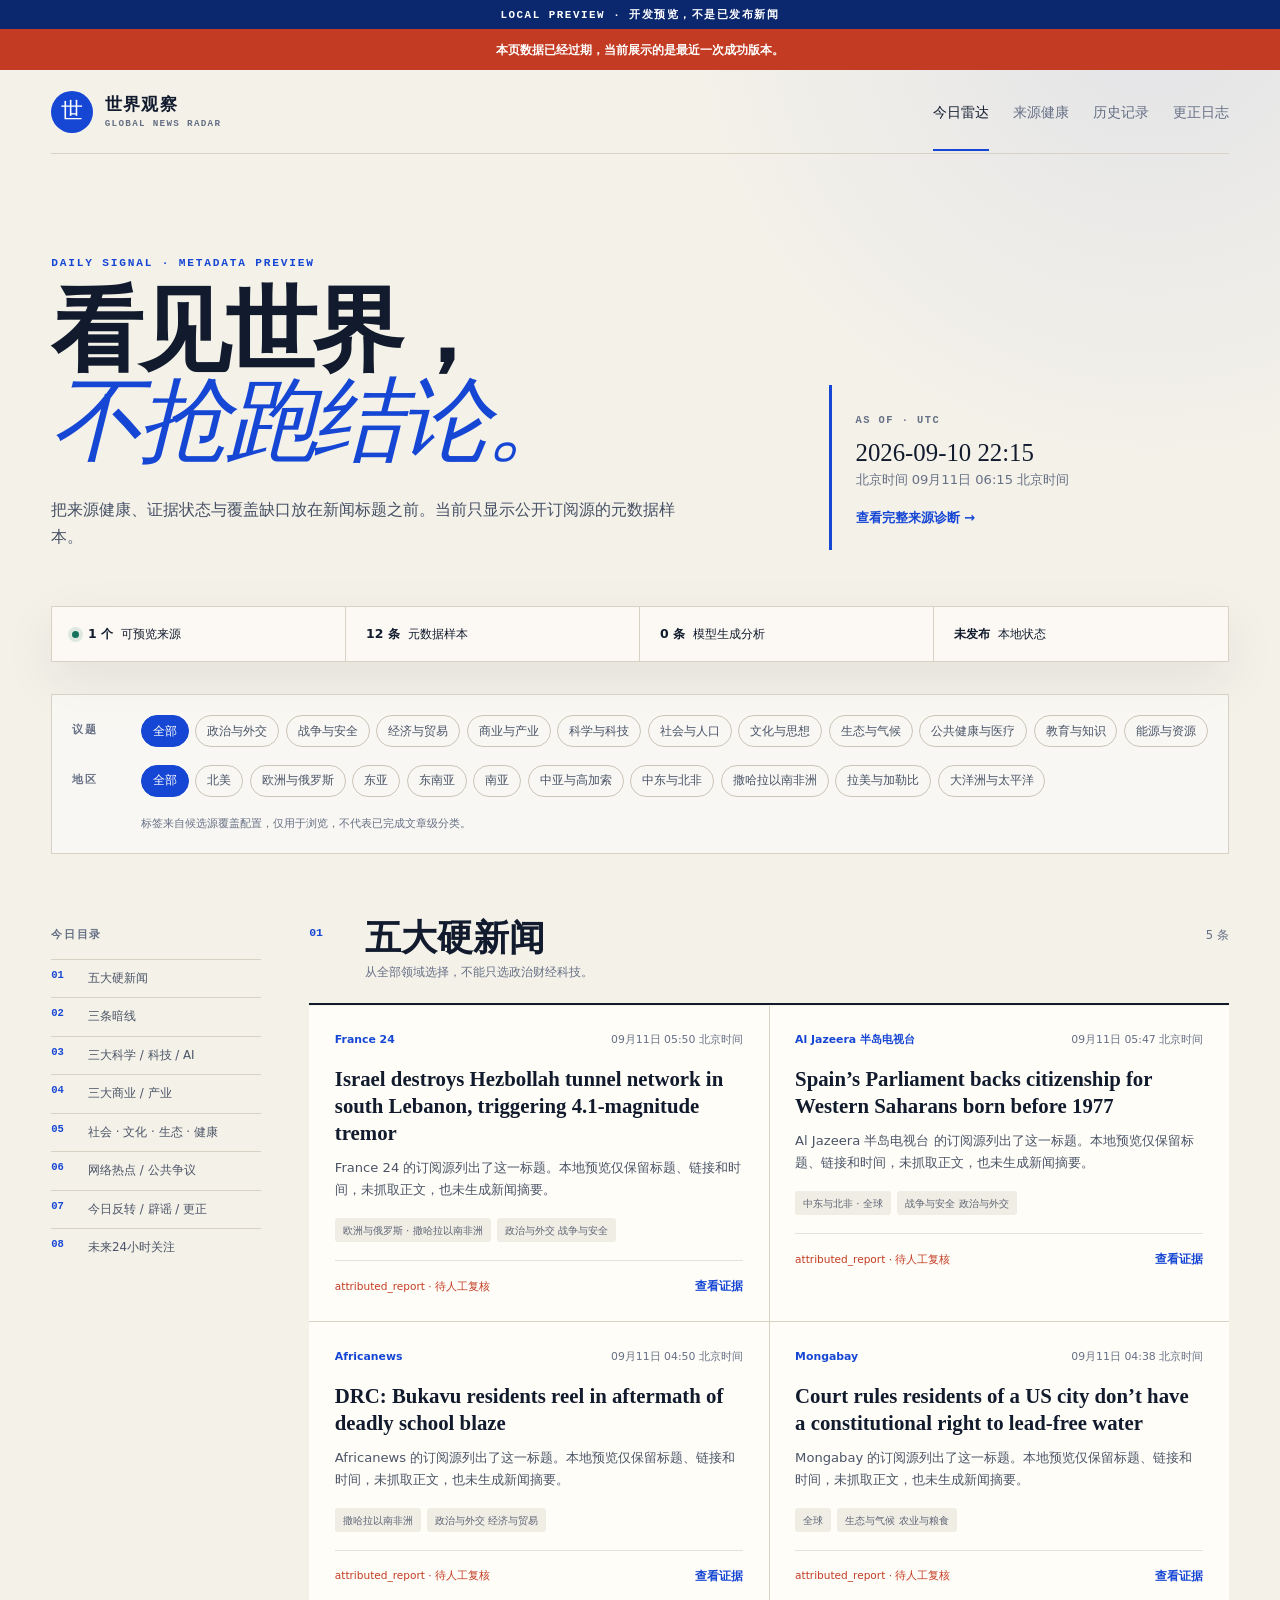
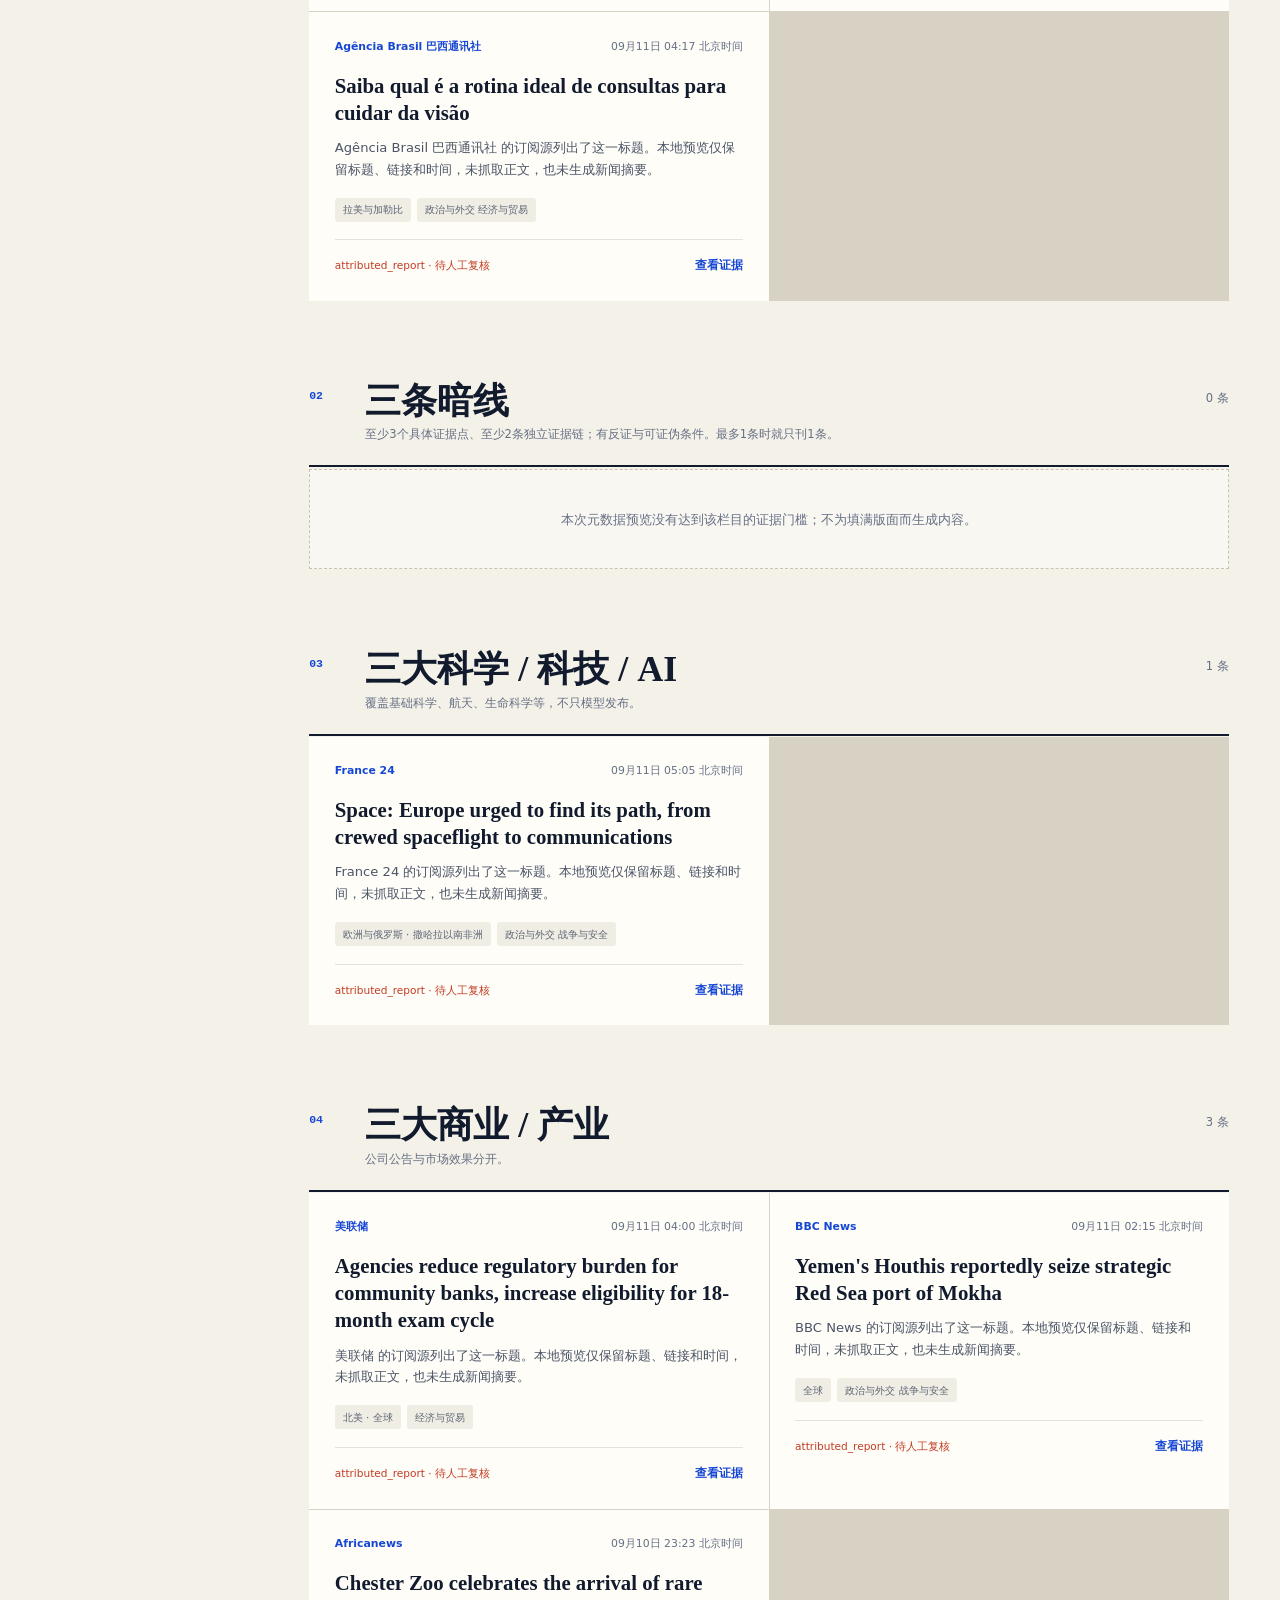
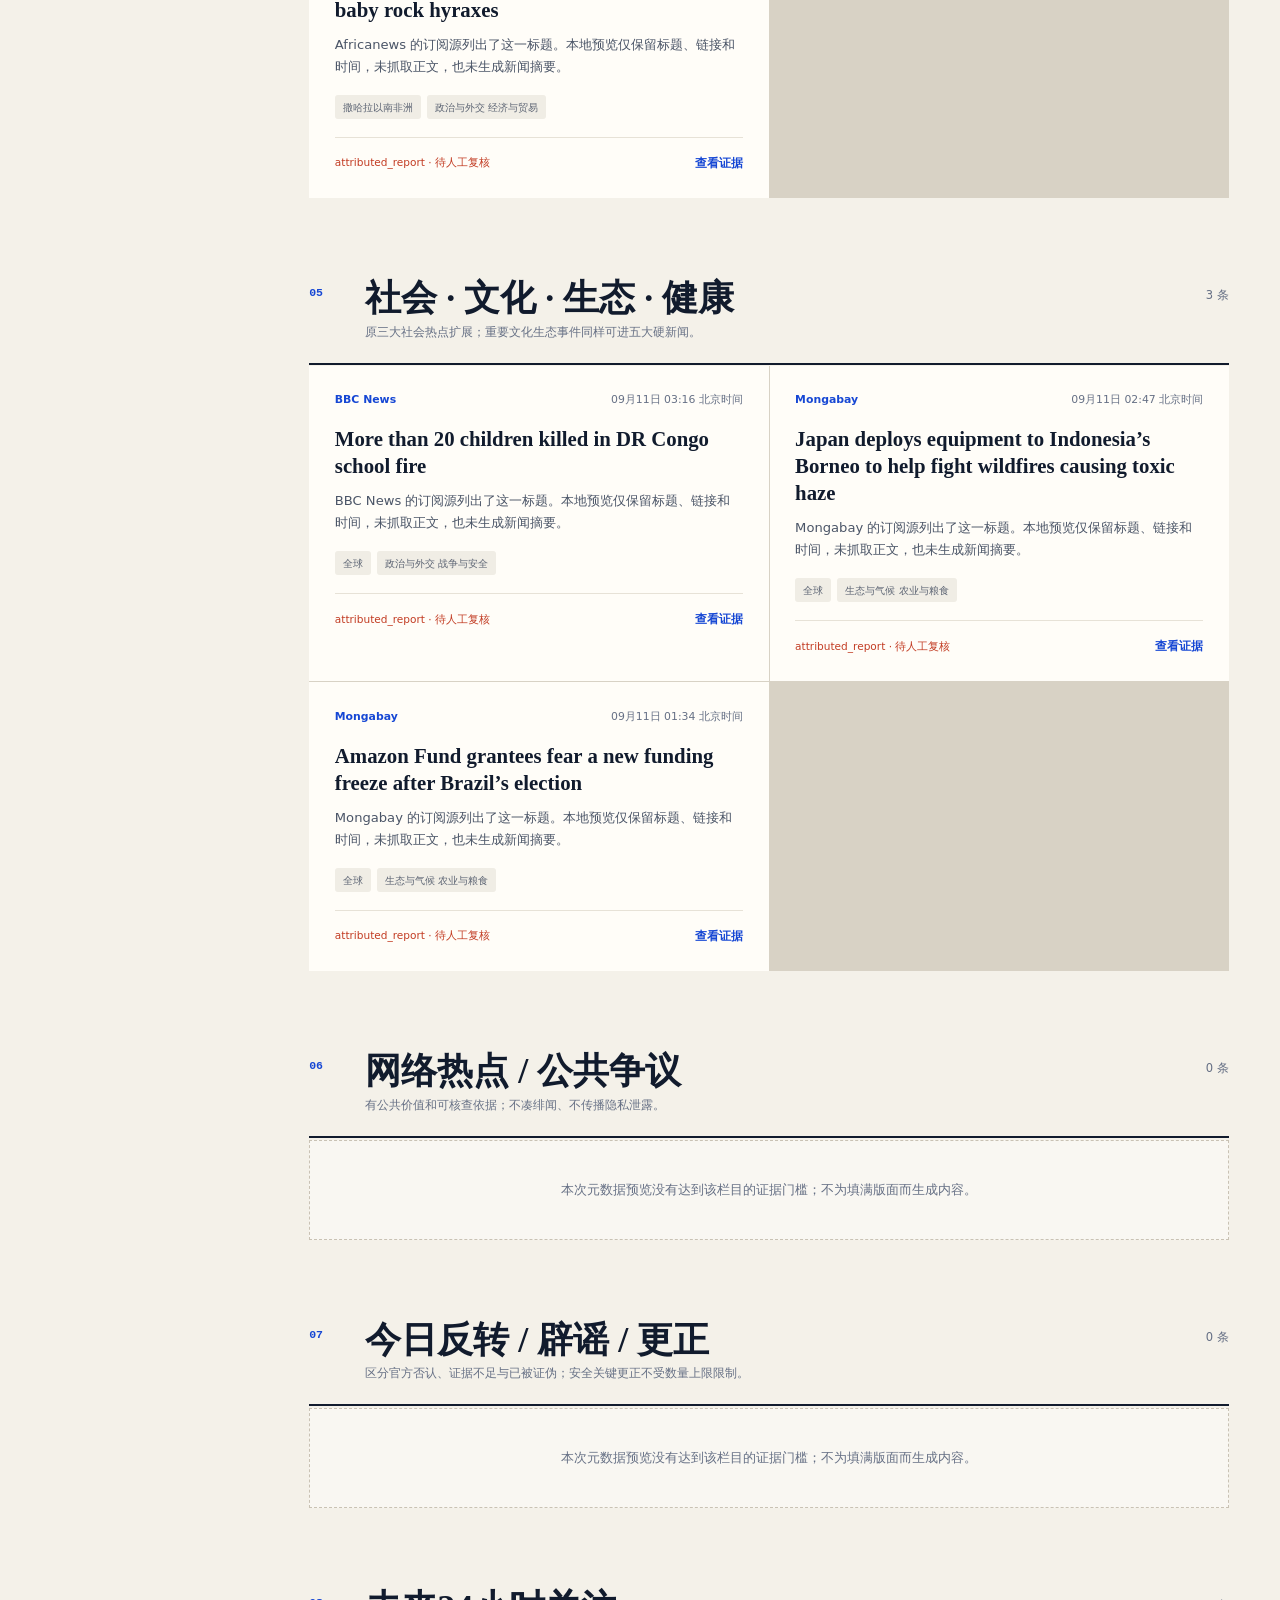
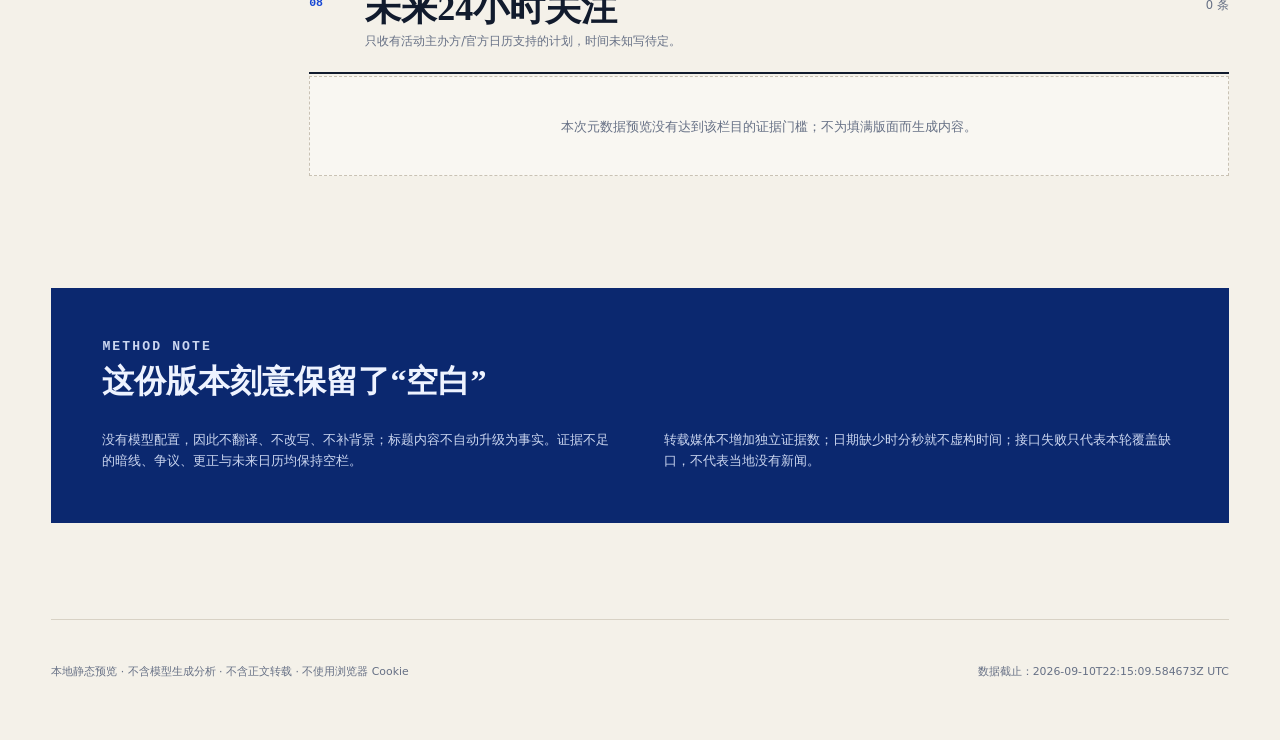
==== site/index.html @ d54c0f55 "baseline before NEXT_BUILD implementation" ====
<!doctype html>
<html lang="zh-CN"><head><meta charset="utf-8"><meta name="viewport" content="width=device-width,initial-scale=1">
<meta name="robots" content="noindex,nofollow"><meta name="color-scheme" content="light">
<title>今日雷达 · 世界观察</title><link rel="stylesheet" href="assets/styles.css"></head>
<body><div class="preview-banner">LOCAL PREVIEW · 开发预览，不是已发布新闻</div><div id="stale-warning" class="stale-warning" hidden>本页数据已经过期，当前展示的是最近一次成功版本。</div>
<header class="site-header"><a class="brand" href="index.html"><span class="brand-mark">世</span><span><strong>世界观察</strong><small>GLOBAL NEWS RADAR</small></span></a><nav><a class="is-active" href="index.html">今日雷达</a><a class="" href="source-health.html">来源健康</a><a class="" href="history.html">历史记录</a><a class="" href="corrections.html">更正日志</a></nav></header>
<main><section class="page-hero"><div><p class="eyebrow">DAILY SIGNAL · METADATA PREVIEW</p><h1>看见世界，<br><em>不抢跑结论。</em></h1><p class="hero-copy">把来源健康、证据状态与覆盖缺口放在新闻标题之前。当前只显示公开订阅源的元数据样本。</p></div><div class="hero-status"><span>AS OF · UTC</span><strong>2026-09-10 22:15</strong><p>北京时间 09月11日 06:15 北京时间</p><a href="source-health.html">查看完整来源诊断 →</a></div></section>
    <section class="status-ribbon"><div><span class="pulse"></span><strong>1 个</strong> 可预览来源</div><div><strong>12 条</strong> 元数据样本</div><div><strong>0 条</strong> 模型生成分析</div><div><strong>未发布</strong> 本地状态</div></section>
    <section class="filter-panel"><div><span class="filter-label">议题</span><div class="chip-row" data-topic-filters><button type="button" class="filter-chip is-active" data-filter-topic="all">全部</button><button type="button" class="filter-chip" data-filter-topic="politics">政治与外交</button><button type="button" class="filter-chip" data-filter-topic="war">战争与安全</button><button type="button" class="filter-chip" data-filter-topic="economy">经济与贸易</button><button type="button" class="filter-chip" data-filter-topic="business">商业与产业</button><button type="button" class="filter-chip" data-filter-topic="science">科学与科技</button><button type="button" class="filter-chip" data-filter-topic="society">社会与人口</button><button type="button" class="filter-chip" data-filter-topic="culture">文化与思想</button><button type="button" class="filter-chip" data-filter-topic="climate">生态与气候</button><button type="button" class="filter-chip" data-filter-topic="health">公共健康与医疗</button><button type="button" class="filter-chip" data-filter-topic="education">教育与知识</button><button type="button" class="filter-chip" data-filter-topic="energy">能源与资源</button><button type="button" class="filter-chip" data-filter-topic="food">农业与粮食</button><button type="button" class="filter-chip" data-filter-topic="disasters">灾害与基础设施</button><button type="button" class="filter-chip" data-filter-topic="sport">体育与国际公共生活</button><button type="button" class="filter-chip" data-filter-topic="law">法律与权利</button></div></div><div><span class="filter-label">地区</span><div class="chip-row" data-region-filters><button type="button" class="filter-chip is-active" data-filter-region="all">全部</button><button type="button" class="filter-chip" data-filter-region="north_america">北美</button><button type="button" class="filter-chip" data-filter-region="europe_russia">欧洲与俄罗斯</button><button type="button" class="filter-chip" data-filter-region="east_asia">东亚</button><button type="button" class="filter-chip" data-filter-region="southeast_asia">东南亚</button><button type="button" class="filter-chip" data-filter-region="south_asia">南亚</button><button type="button" class="filter-chip" data-filter-region="central_asia_caucasus">中亚与高加索</button><button type="button" class="filter-chip" data-filter-region="mena">中东与北非</button><button type="button" class="filter-chip" data-filter-region="sub_saharan_africa">撒哈拉以南非洲</button><button type="button" class="filter-chip" data-filter-region="latin_america_caribbean">拉美与加勒比</button><button type="button" class="filter-chip" data-filter-region="oceania_pacific">大洋洲与太平洋</button></div></div><p class="filter-note">标签来自候选源覆盖配置，仅用于浏览，不代表已完成文章级分类。</p></section>
    <div class="digest-layout"><aside class="section-index"><span>今日目录</span><a href="#section-headlines"><b>01</b>五大硬新闻</a><a href="#section-under_currents"><b>02</b>三条暗线</a><a href="#section-science_technology"><b>03</b>三大科学 / 科技 / AI</a><a href="#section-business"><b>04</b>三大商业 / 产业</a><a href="#section-society_world"><b>05</b>社会 · 文化 · 生态 · 健康</a><a href="#section-controversies"><b>06</b>网络热点 / 公共争议</a><a href="#section-corrections"><b>07</b>今日反转 / 辟谣 / 更正</a><a href="#section-next24h"><b>08</b>未来24小时关注</a></aside><div class="digest-content">
        <section class="digest-section" id="section-headlines" data-section-panel="headlines">
          <header class="section-header"><span class="section-number">01</span><div><h2>五大硬新闻</h2><p>从全部领域选择，不能只选政治财经科技。</p></div><span class="section-count">5 条</span></header>
          <div class="story-grid" data-cards-for="headlines"></div>
        </section>

        <section class="digest-section" id="section-under_currents" data-section-panel="under_currents">
          <header class="section-header"><span class="section-number">02</span><div><h2>三条暗线</h2><p>至少3个具体证据点、至少2条独立证据链；有反证与可证伪条件。最多1条时就只刊1条。</p></div><span class="section-count">0 条</span></header>
          <div class="story-grid" data-cards-for="under_currents"></div><div class="empty-state">本次元数据预览没有达到该栏目的证据门槛；不为填满版面而生成内容。</div>
        </section>

        <section class="digest-section" id="section-science_technology" data-section-panel="science_technology">
          <header class="section-header"><span class="section-number">03</span><div><h2>三大科学 / 科技 / AI</h2><p>覆盖基础科学、航天、生命科学等，不只模型发布。</p></div><span class="section-count">1 条</span></header>
          <div class="story-grid" data-cards-for="science_technology"></div>
        </section>

        <section class="digest-section" id="section-business" data-section-panel="business">
          <header class="section-header"><span class="section-number">04</span><div><h2>三大商业 / 产业</h2><p>公司公告与市场效果分开。</p></div><span class="section-count">3 条</span></header>
          <div class="story-grid" data-cards-for="business"></div>
        </section>

        <section class="digest-section" id="section-society_world" data-section-panel="society_world">
          <header class="section-header"><span class="section-number">05</span><div><h2>社会 · 文化 · 生态 · 健康</h2><p>原三大社会热点扩展；重要文化生态事件同样可进五大硬新闻。</p></div><span class="section-count">3 条</span></header>
          <div class="story-grid" data-cards-for="society_world"></div>
        </section>

        <section class="digest-section" id="section-controversies" data-section-panel="controversies">
          <header class="section-header"><span class="section-number">06</span><div><h2>网络热点 / 公共争议</h2><p>有公共价值和可核查依据；不凑绯闻、不传播隐私泄露。</p></div><span class="section-count">0 条</span></header>
          <div class="story-grid" data-cards-for="controversies"></div><div class="empty-state">本次元数据预览没有达到该栏目的证据门槛；不为填满版面而生成内容。</div>
        </section>

        <section class="digest-section" id="section-corrections" data-section-panel="corrections">
          <header class="section-header"><span class="section-number">07</span><div><h2>今日反转 / 辟谣 / 更正</h2><p>区分官方否认、证据不足与已被证伪；安全关键更正不受数量上限限制。</p></div><span class="section-count">0 条</span></header>
          <div class="story-grid" data-cards-for="corrections"></div><div class="empty-state">本次元数据预览没有达到该栏目的证据门槛；不为填满版面而生成内容。</div>
        </section>

        <section class="digest-section" id="section-next24h" data-section-panel="next24h">
          <header class="section-header"><span class="section-number">08</span><div><h2>未来24小时关注</h2><p>只收有活动主办方/官方日历支持的计划，时间未知写待定。</p></div><span class="section-count">0 条</span></header>
          <div class="story-grid" data-cards-for="next24h"></div><div class="empty-state">本次元数据预览没有达到该栏目的证据门槛；不为填满版面而生成内容。</div>
        </section><template id="story-cards-template">
        <article class="story-card" data-event-id="evt_c28ae45e8d7b5e2f" data-section="headlines" data-topics="politics war society culture" data-regions="europe_russia sub_saharan_africa mena">
          <div class="card-kicker"><span>France 24</span><time>09月11日 05:50 北京时间</time></div>
          <h3>Israel destroys Hezbollah tunnel network in south Lebanon, triggering 4.1-magnitude tremor</h3>
          <p>France 24 的订阅源列出了这一标题。本地预览仅保留标题、链接和时间，未抓取正文，也未生成新闻摘要。</p>
          <div class="tag-row"><span>欧洲与俄罗斯 · 撒哈拉以南非洲</span><span>政治与外交 战争与安全</span></div>
          <div class="card-footer"><span class="status-dot">attributed_report · 待人工复核</span><button class="evidence-button" type="button" data-open-evidence="evt_c28ae45e8d7b5e2f">查看证据</button></div>
        </article>

        <article class="story-card" data-event-id="evt_4e9ef008bea133c0" data-section="headlines" data-topics="war politics society" data-regions="mena global">
          <div class="card-kicker"><span>Al Jazeera 半岛电视台</span><time>09月11日 05:47 北京时间</time></div>
          <h3>Spain’s Parliament backs citizenship for Western Saharans born before 1977</h3>
          <p>Al Jazeera 半岛电视台 的订阅源列出了这一标题。本地预览仅保留标题、链接和时间，未抓取正文，也未生成新闻摘要。</p>
          <div class="tag-row"><span>中东与北非 · 全球</span><span>战争与安全 政治与外交</span></div>
          <div class="card-footer"><span class="status-dot">attributed_report · 待人工复核</span><button class="evidence-button" type="button" data-open-evidence="evt_4e9ef008bea133c0">查看证据</button></div>
        </article>

        <article class="story-card" data-event-id="evt_bc37aa3fd62728f2" data-section="headlines" data-topics="politics economy society culture" data-regions="sub_saharan_africa">
          <div class="card-kicker"><span>Africanews</span><time>09月11日 04:50 北京时间</time></div>
          <h3>DRC: Bukavu residents reel in aftermath of deadly school blaze</h3>
          <p>Africanews 的订阅源列出了这一标题。本地预览仅保留标题、链接和时间，未抓取正文，也未生成新闻摘要。</p>
          <div class="tag-row"><span>撒哈拉以南非洲</span><span>政治与外交 经济与贸易</span></div>
          <div class="card-footer"><span class="status-dot">attributed_report · 待人工复核</span><button class="evidence-button" type="button" data-open-evidence="evt_bc37aa3fd62728f2">查看证据</button></div>
        </article>

        <article class="story-card" data-event-id="evt_c7ef8d35beddc4f3" data-section="headlines" data-topics="climate food society" data-regions="global">
          <div class="card-kicker"><span>Mongabay</span><time>09月11日 04:38 北京时间</time></div>
          <h3>Court rules residents of a US city don’t have a constitutional right to lead-free water</h3>
          <p>Mongabay 的订阅源列出了这一标题。本地预览仅保留标题、链接和时间，未抓取正文，也未生成新闻摘要。</p>
          <div class="tag-row"><span>全球</span><span>生态与气候 农业与粮食</span></div>
          <div class="card-footer"><span class="status-dot">attributed_report · 待人工复核</span><button class="evidence-button" type="button" data-open-evidence="evt_c7ef8d35beddc4f3">查看证据</button></div>
        </article>

        <article class="story-card" data-event-id="evt_6217568e345c1194" data-section="headlines" data-topics="politics economy society climate" data-regions="latin_america_caribbean">
          <div class="card-kicker"><span>Agência Brasil 巴西通讯社</span><time>09月11日 04:17 北京时间</time></div>
          <h3>Saiba qual é a rotina ideal de consultas para cuidar da visão</h3>
          <p>Agência Brasil 巴西通讯社 的订阅源列出了这一标题。本地预览仅保留标题、链接和时间，未抓取正文，也未生成新闻摘要。</p>
          <div class="tag-row"><span>拉美与加勒比</span><span>政治与外交 经济与贸易</span></div>
          <div class="card-footer"><span class="status-dot">attributed_report · 待人工复核</span><button class="evidence-button" type="button" data-open-evidence="evt_6217568e345c1194">查看证据</button></div>
        </article>

        <article class="story-card" data-event-id="evt_2c4f857a80db4135" data-section="science_technology" data-topics="politics war society culture" data-regions="europe_russia sub_saharan_africa mena">
          <div class="card-kicker"><span>France 24</span><time>09月11日 05:05 北京时间</time></div>
          <h3>Space: Europe urged to find its path, from crewed spaceflight to communications</h3>
          <p>France 24 的订阅源列出了这一标题。本地预览仅保留标题、链接和时间，未抓取正文，也未生成新闻摘要。</p>
          <div class="tag-row"><span>欧洲与俄罗斯 · 撒哈拉以南非洲</span><span>政治与外交 战争与安全</span></div>
          <div class="card-footer"><span class="status-dot">attributed_report · 待人工复核</span><button class="evidence-button" type="button" data-open-evidence="evt_2c4f857a80db4135">查看证据</button></div>
        </article>

        <article class="story-card" data-event-id="evt_18a063e11b9e4f0f" data-section="business" data-topics="economy" data-regions="north_america global">
          <div class="card-kicker"><span>美联储</span><time>09月11日 04:00 北京时间</time></div>
          <h3>Agencies reduce regulatory burden for community banks, increase eligibility for 18-month exam cycle</h3>
          <p>美联储 的订阅源列出了这一标题。本地预览仅保留标题、链接和时间，未抓取正文，也未生成新闻摘要。</p>
          <div class="tag-row"><span>北美 · 全球</span><span>经济与贸易</span></div>
          <div class="card-footer"><span class="status-dot">attributed_report · 待人工复核</span><button class="evidence-button" type="button" data-open-evidence="evt_18a063e11b9e4f0f">查看证据</button></div>
        </article>

        <article class="story-card" data-event-id="evt_5d2d7256b8b443ed" data-section="society_world" data-topics="politics war society culture science" data-regions="global">
          <div class="card-kicker"><span>BBC News</span><time>09月11日 03:16 北京时间</time></div>
          <h3>More than 20 children killed in DR Congo school fire</h3>
          <p>BBC News 的订阅源列出了这一标题。本地预览仅保留标题、链接和时间，未抓取正文，也未生成新闻摘要。</p>
          <div class="tag-row"><span>全球</span><span>政治与外交 战争与安全</span></div>
          <div class="card-footer"><span class="status-dot">attributed_report · 待人工复核</span><button class="evidence-button" type="button" data-open-evidence="evt_5d2d7256b8b443ed">查看证据</button></div>
        </article>

        <article class="story-card" data-event-id="evt_a85ffd8d17c3fd89" data-section="society_world" data-topics="climate food society" data-regions="global">
          <div class="card-kicker"><span>Mongabay</span><time>09月11日 02:47 北京时间</time></div>
          <h3>Japan deploys equipment to Indonesia’s Borneo to help fight wildfires causing toxic haze</h3>
          <p>Mongabay 的订阅源列出了这一标题。本地预览仅保留标题、链接和时间，未抓取正文，也未生成新闻摘要。</p>
          <div class="tag-row"><span>全球</span><span>生态与气候 农业与粮食</span></div>
          <div class="card-footer"><span class="status-dot">attributed_report · 待人工复核</span><button class="evidence-button" type="button" data-open-evidence="evt_a85ffd8d17c3fd89">查看证据</button></div>
        </article>

        <article class="story-card" data-event-id="evt_087922ed5d227700" data-section="business" data-topics="politics war society culture science" data-regions="global">
          <div class="card-kicker"><span>BBC News</span><time>09月11日 02:15 北京时间</time></div>
          <h3>Yemen&#x27;s Houthis reportedly seize strategic Red Sea port of Mokha</h3>
          <p>BBC News 的订阅源列出了这一标题。本地预览仅保留标题、链接和时间，未抓取正文，也未生成新闻摘要。</p>
          <div class="tag-row"><span>全球</span><span>政治与外交 战争与安全</span></div>
          <div class="card-footer"><span class="status-dot">attributed_report · 待人工复核</span><button class="evidence-button" type="button" data-open-evidence="evt_087922ed5d227700">查看证据</button></div>
        </article>

        <article class="story-card" data-event-id="evt_efb8949730b75681" data-section="society_world" data-topics="climate food society" data-regions="global">
          <div class="card-kicker"><span>Mongabay</span><time>09月11日 01:34 北京时间</time></div>
          <h3>Amazon Fund grantees fear a new funding freeze after Brazil’s election</h3>
          <p>Mongabay 的订阅源列出了这一标题。本地预览仅保留标题、链接和时间，未抓取正文，也未生成新闻摘要。</p>
          <div class="tag-row"><span>全球</span><span>生态与气候 农业与粮食</span></div>
          <div class="card-footer"><span class="status-dot">attributed_report · 待人工复核</span><button class="evidence-button" type="button" data-open-evidence="evt_efb8949730b75681">查看证据</button></div>
        </article>

        <article class="story-card" data-event-id="evt_53f8bc8100c107f1" data-section="business" data-topics="politics economy society culture" data-regions="sub_saharan_africa">
          <div class="card-kicker"><span>Africanews</span><time>09月10日 23:23 北京时间</time></div>
          <h3>Chester Zoo celebrates the arrival of rare baby rock hyraxes</h3>
          <p>Africanews 的订阅源列出了这一标题。本地预览仅保留标题、链接和时间，未抓取正文，也未生成新闻摘要。</p>
          <div class="tag-row"><span>撒哈拉以南非洲</span><span>政治与外交 经济与贸易</span></div>
          <div class="card-footer"><span class="status-dot">attributed_report · 待人工复核</span><button class="evidence-button" type="button" data-open-evidence="evt_53f8bc8100c107f1">查看证据</button></div>
        </article></template></div></div>
    <section class="methodology"><p class="eyebrow">METHOD NOTE</p><h2>这份版本刻意保留了“空白”</h2><div><p>没有模型配置，因此不翻译、不改写、不补背景；标题内容不自动升级为事实。证据不足的暗线、争议、更正与未来日历均保持空栏。</p><p>转载媒体不增加独立证据数；日期缺少时分秒就不虚构时间；接口失败只代表本轮覆盖缺口，不代表当地没有新闻。</p></div></section>
    <dialog id="evidence-dialog"><button class="dialog-close" type="button" aria-label="关闭">×</button><div id="evidence-content"></div></dialog></main><footer><p>本地静态预览 · 不含模型生成分析 · 不含正文转载 · 不使用浏览器 Cookie</p><p>数据截止：2026-09-10T22:15:09.584673Z UTC</p></footer>
<script>window.NEWS_AS_OF="2026-09-10T22:15:09.584673Z";window.NEWS_STALE_HOURS=30;</script><script src="assets/app.js" defer></script></body></html>
---- site/assets/styles.css ----
:root {
  --ink: #111b2d;
  --muted: #667085;
  --paper: #f4f1e9;
  --surface: #fffdf8;
  --line: #d8d2c5;
  --blue: #1647d4;
  --blue-dark: #0b286f;
  --red: #c23b22;
  --green: #16715b;
  --shadow: 0 18px 52px rgba(26, 35, 55, .08);
}

* { box-sizing: border-box; }
html { scroll-behavior: smooth; }
body {
  margin: 0;
  color: var(--ink);
  background:
    radial-gradient(circle at 90% 0%, rgba(22, 71, 212, .08), transparent 29rem),
    var(--paper);
  font-family: "Noto Sans SC", "Microsoft YaHei", system-ui, sans-serif;
  line-height: 1.65;
}
a { color: inherit; }
button { font: inherit; }
.preview-banner {
  padding: .48rem 4vw;
  color: #fff;
  background: var(--blue-dark);
  font: 700 .68rem/1.3 ui-monospace, "Cascadia Mono", monospace;
  letter-spacing: .14em;
  text-align: center;
}
.stale-warning {
  padding: .65rem 4vw;
  color: #fff;
  background: var(--red);
  text-align: center;
  font-size: .76rem;
  font-weight: 800;
}
.site-header {
  width: min(1180px, 92vw);
  min-height: 84px;
  margin: auto;
  display: flex;
  align-items: center;
  justify-content: space-between;
  border-bottom: 1px solid var(--line);
}
.brand { display: flex; align-items: center; gap: .72rem; color: inherit; text-decoration: none; }
.brand-mark {
  display: grid; place-items: center; width: 42px; height: 42px;
  color: #fff; background: var(--blue); border-radius: 50%;
  font-family: Georgia, "Noto Serif SC", serif; font-size: 1.35rem;
}
.brand strong { display: block; font: 700 1.08rem/1.2 Georgia, "Noto Serif SC", serif; letter-spacing: .08em; }
.brand small { display: block; margin-top: .2rem; color: var(--muted); font: 700 .58rem/1 ui-monospace, monospace; letter-spacing: .14em; }
nav { display: flex; gap: 1.5rem; }
nav a { padding: 1.8rem 0 1.55rem; color: var(--muted); text-decoration: none; font-size: .86rem; border-bottom: 2px solid transparent; }
nav a:hover, nav a.is-active { color: var(--ink); border-color: var(--blue); }
main { width: min(1180px, 92vw); margin: auto; }
.page-hero { display: grid; grid-template-columns: 1.4fr .8fr; gap: 6vw; align-items: end; padding: clamp(4rem, 8vw, 7.5rem) 0 3.5rem; }
.page-hero.compact { display: block; max-width: 800px; padding-bottom: 2.5rem; }
.eyebrow { margin: 0 0 1rem; color: var(--blue); font: 800 .7rem/1.2 ui-monospace, "Cascadia Mono", monospace; letter-spacing: .16em; }
h1, h2, h3 { font-family: Georgia, "Noto Serif SC", "Songti SC", serif; }
h1 { max-width: 820px; margin: 0; font-size: clamp(3rem, 7.2vw, 6.5rem); line-height: .98; letter-spacing: -.055em; }
h1 em { color: var(--blue); font-weight: 400; }
.page-hero.compact h1 { font-size: clamp(2.7rem, 6vw, 5rem); }
.page-hero.compact > p:last-child { max-width: 680px; color: var(--muted); }
.hero-copy { max-width: 650px; margin: 1.8rem 0 0; color: #465165; font-size: 1.03rem; }
.hero-status { padding: 1.25rem 0 1.25rem 1.5rem; border-left: 3px solid var(--blue); }
.hero-status span { color: var(--muted); font: 700 .65rem ui-monospace, monospace; letter-spacing: .14em; }
.hero-status strong { display: block; margin: .45rem 0 .15rem; font: 500 1.55rem Georgia, serif; }
.hero-status p { margin: 0 0 .8rem; color: var(--muted); font-size: .82rem; }
.hero-status a { color: var(--blue); font-weight: 700; font-size: .82rem; text-decoration: none; }
.status-ribbon, .metric-strip { display: grid; grid-template-columns: repeat(4, 1fr); border: 1px solid var(--line); background: rgba(255, 253, 248, .75); box-shadow: var(--shadow); }
.status-ribbon > div, .metric-strip > div { padding: 1.05rem 1.25rem; border-right: 1px solid var(--line); font-size: .78rem; }
.status-ribbon > div:last-child, .metric-strip > div:last-child { border: 0; }
.status-ribbon strong { margin-right: .25rem; }
.pulse { display: inline-block; width: 7px; height: 7px; margin-right: .55rem; border-radius: 50%; background: var(--green); box-shadow: 0 0 0 4px rgba(22,113,91,.13); }
.metric-strip { margin-bottom: 2rem; }
.metric-strip strong { display: block; font: 500 2rem Georgia, serif; }
.metric-strip span { color: var(--muted); font-size: .75rem; }
.filter-panel { margin: 2rem 0 4rem; padding: 1.25rem; border: 1px solid var(--line); background: rgba(255,255,255,.43); }
.filter-panel > div { display: grid; grid-template-columns: 3.3rem 1fr; gap: 1rem; margin-bottom: .85rem; }
.filter-label { padding-top: .37rem; color: var(--muted); font-size: .7rem; font-weight: 800; letter-spacing: .12em; }
.chip-row { display: flex; gap: .42rem; overflow-x: auto; padding-bottom: .25rem; scrollbar-width: thin; }
.filter-chip { flex: 0 0 auto; padding: .35rem .68rem; color: #485467; background: transparent; border: 1px solid #cbc5b8; border-radius: 99px; cursor: pointer; font-size: .72rem; }
.filter-chip:hover, .filter-chip.is-active { color: #fff; background: var(--blue); border-color: var(--blue); }
.filter-note { margin: .2rem 0 0 4.3rem; color: var(--muted); font-size: .7rem; }
.digest-layout { display: grid; grid-template-columns: 210px 1fr; gap: 3rem; align-items: start; }
.section-index { position: sticky; top: 1.5rem; padding-top: .5rem; }
.section-index > span { display: block; margin-bottom: .9rem; color: var(--muted); font-size: .7rem; font-weight: 800; letter-spacing: .15em; }
.section-index a { display: grid; grid-template-columns: 1.8rem 1fr; gap: .5rem; padding: .56rem 0; color: #4b5567; text-decoration: none; font-size: .74rem; border-top: 1px solid var(--line); }
.section-index b { color: var(--blue); font: 700 .66rem ui-monospace, monospace; }
.digest-section { scroll-margin-top: 1.5rem; margin-bottom: 5rem; }
.section-header { display: grid; grid-template-columns: 2.5rem 1fr auto; gap: 1rem; align-items: start; padding: 0 0 1.3rem; border-bottom: 2px solid var(--ink); }
.section-number { color: var(--blue); font: 800 .72rem ui-monospace, monospace; padding-top: .5rem; }
.section-header h2 { margin: 0 0 .2rem; font-size: clamp(1.55rem, 3vw, 2.25rem); line-height: 1.15; }
.section-header p { max-width: 650px; margin: 0; color: var(--muted); font-size: .72rem; }
.section-count { color: var(--muted); font-size: .72rem; padding-top: .5rem; }
.story-grid { display: grid; grid-template-columns: repeat(2, minmax(0, 1fr)); gap: 1px; margin-top: 1px; background: var(--line); }
.story-card { min-width: 0; padding: 1.6rem; background: var(--surface); }
.story-card.is-filtered { display: none; }
.card-kicker { display: flex; justify-content: space-between; gap: 1rem; color: var(--blue); font-size: .68rem; font-weight: 800; }
.card-kicker time { color: var(--muted); font-weight: 500; text-align: right; }
.story-card h3 { margin: 1rem 0 .7rem; font-size: 1.3rem; line-height: 1.3; overflow-wrap: anywhere; }
.story-card p { margin: 0; color: #4b5567; font-size: .82rem; }
.tag-row { display: flex; flex-wrap: wrap; gap: .4rem; margin: 1.1rem 0; }
.tag-row span { padding: .22rem .5rem; color: #5d6574; background: #f0ede5; border-radius: 3px; font-size: .64rem; }
.card-footer { display: flex; align-items: center; justify-content: space-between; gap: 1rem; padding-top: 1rem; border-top: 1px solid #e7e2d7; }
.status-dot { color: var(--red); font-size: .66rem; }
.evidence-button { padding: 0; color: var(--blue); background: transparent; border: 0; cursor: pointer; font-size: .72rem; font-weight: 800; }
.empty-state, .empty-page { margin-top: 1px; padding: 2.4rem; color: var(--muted); background: rgba(255,255,255,.4); border: 1px dashed #c9c2b4; font-size: .8rem; text-align: center; }
.empty-page { margin: 1rem 0 7rem; padding: 6rem 2rem; }
.empty-page span { color: var(--blue); font: 500 3.5rem Georgia, serif; }
.empty-page h2 { margin: .3rem 0; }
.empty-page p { margin: 0; }
.archive-list { margin-bottom: 6rem; }
.archive-row { display: grid; grid-template-columns: 1fr 6rem 2fr; gap: 1rem; padding: 1rem 1.2rem; background: var(--surface); border-bottom: 1px solid var(--line); font-size: .76rem; }
.archive-row time, .archive-row span { color: var(--muted); }
.methodology, .method-note { margin: 2rem 0 6rem; padding: clamp(1.8rem, 4vw, 3.2rem); color: #eef3ff; background: var(--blue-dark); }
.methodology h2 { margin: 0 0 1.3rem; font-size: 2rem; }
.methodology > div { display: grid; grid-template-columns: 1fr 1fr; gap: 3rem; }
.methodology p, .method-note p { margin: 0; color: #cbd6f0; font-size: .82rem; }
.table-panel { margin-bottom: 2rem; background: var(--surface); box-shadow: var(--shadow); }
.table-scroll { overflow: auto; }
table { width: 100%; min-width: 940px; border-collapse: collapse; font-size: .74rem; }
th, td { padding: .9rem 1rem; border-bottom: 1px solid var(--line); text-align: left; vertical-align: top; }
th { color: var(--muted); background: #ece8de; font-size: .66rem; letter-spacing: .06em; }
td a { color: var(--blue); font-weight: 700; text-decoration: none; }
.health { display: inline-block; padding: .2rem .48rem; border-radius: 2px; font-size: .64rem; background: #ece8de; }
.health-ok { color: #0a5e49; background: #d9eee7; }
.health-empty, .health-partial { color: #7d5411; background: #f4e8c9; }
.health-stale, .health-permission_required, .health-not_configured { color: #833b28; background: #f4ddd6; }
dialog { width: min(640px, 92vw); padding: 0; color: var(--ink); background: var(--surface); border: 0; box-shadow: 0 25px 100px rgba(5,14,37,.3); }
dialog::backdrop { background: rgba(11, 20, 41, .62); backdrop-filter: blur(4px); }
.dialog-close { position: absolute; top: .8rem; right: 1rem; color: var(--muted); background: none; border: 0; cursor: pointer; font-size: 1.8rem; }
#evidence-content { padding: 2.5rem; }
#evidence-content h2 { padding-right: 2rem; line-height: 1.25; }
#evidence-content h4 { margin: 1.5rem 0 .4rem; color: var(--blue); font-size: .72rem; letter-spacing: .08em; }
#evidence-content p, #evidence-content li { color: #4b5567; font-size: .82rem; }
#evidence-content a { color: var(--blue); overflow-wrap: anywhere; }
footer { width: min(1180px, 92vw); margin: 0 auto; padding: 2rem 0 3rem; display: flex; justify-content: space-between; gap: 2rem; color: var(--muted); border-top: 1px solid var(--line); font-size: .68rem; }

@media (max-width: 820px) {
  .site-header { align-items: flex-start; padding: 1rem 0; }
  nav { gap: .75rem; overflow-x: auto; }
  nav a { flex: 0 0 auto; padding: .8rem 0; font-size: .72rem; }
  .brand small { display: none; }
  .page-hero { grid-template-columns: 1fr; gap: 2.2rem; }
  .status-ribbon, .metric-strip { grid-template-columns: 1fr 1fr; }
  .status-ribbon > div:nth-child(2), .metric-strip > div:nth-child(2) { border-right: 0; }
  .digest-layout { grid-template-columns: 1fr; }
  .section-index { position: static; display: none; }
  .story-grid { grid-template-columns: 1fr; }
  .methodology > div { grid-template-columns: 1fr; gap: 1rem; }
}

@media (max-width: 520px) {
  .site-header { display: block; }
  nav { margin-top: .7rem; }
  h1 { font-size: 3.1rem; }
  .filter-panel > div { display: block; }
  .filter-label { display: block; margin-bottom: .45rem; }
  .filter-note { margin-left: 0; }
  .section-header { grid-template-columns: 2rem 1fr; }
  .section-count { display: none; }
  footer { display: block; }
}
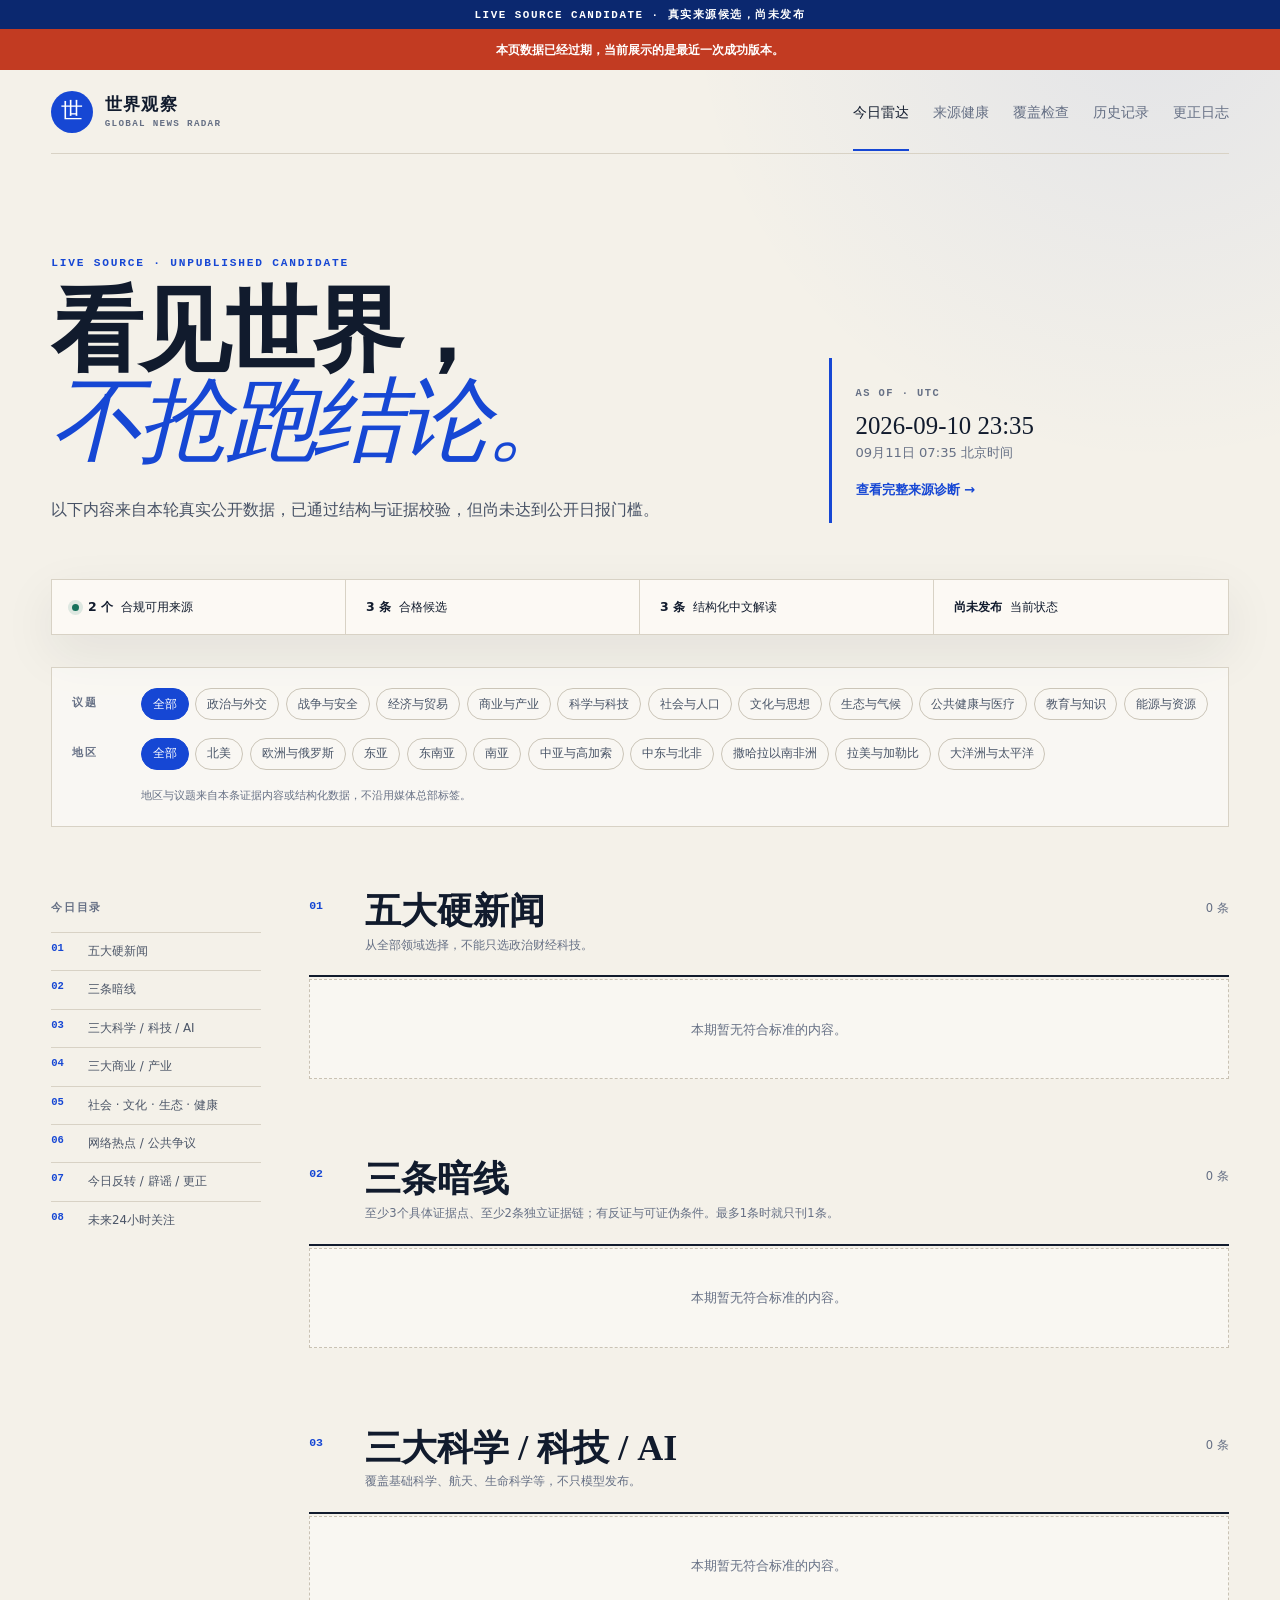
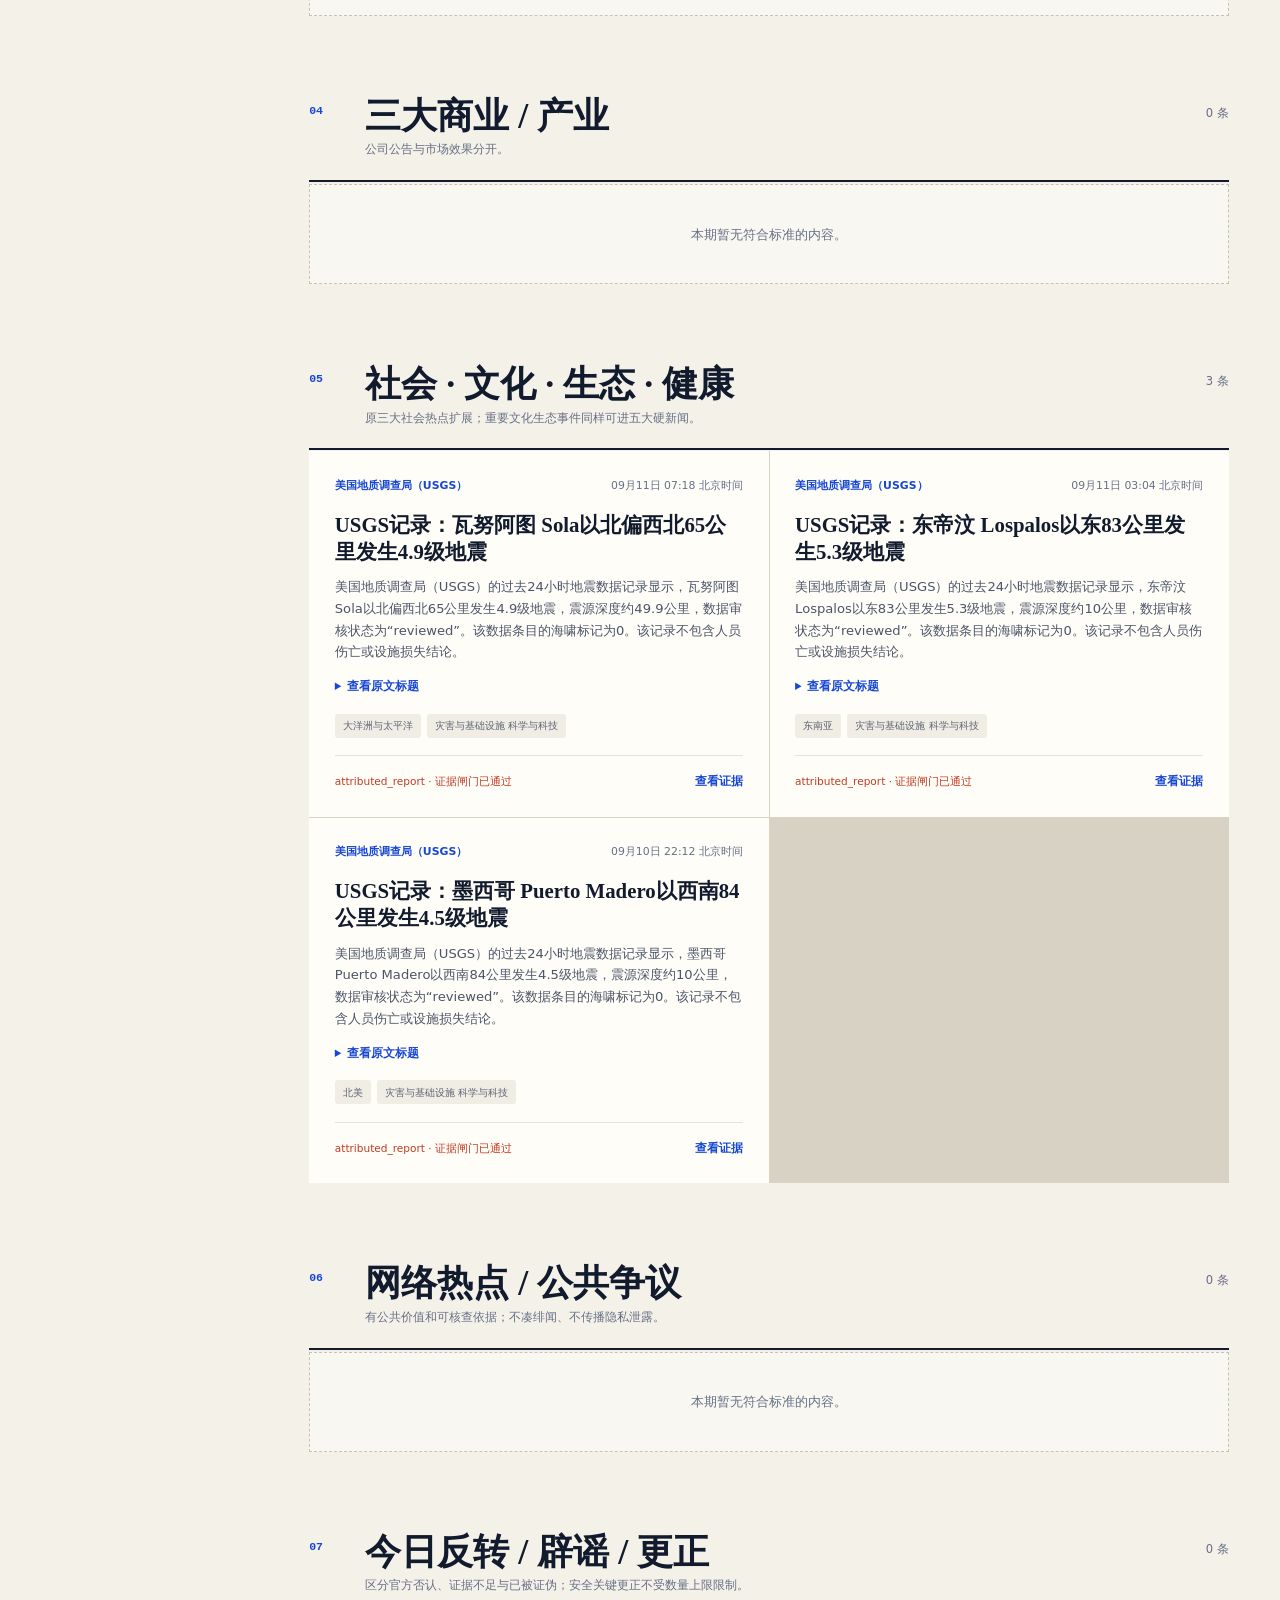
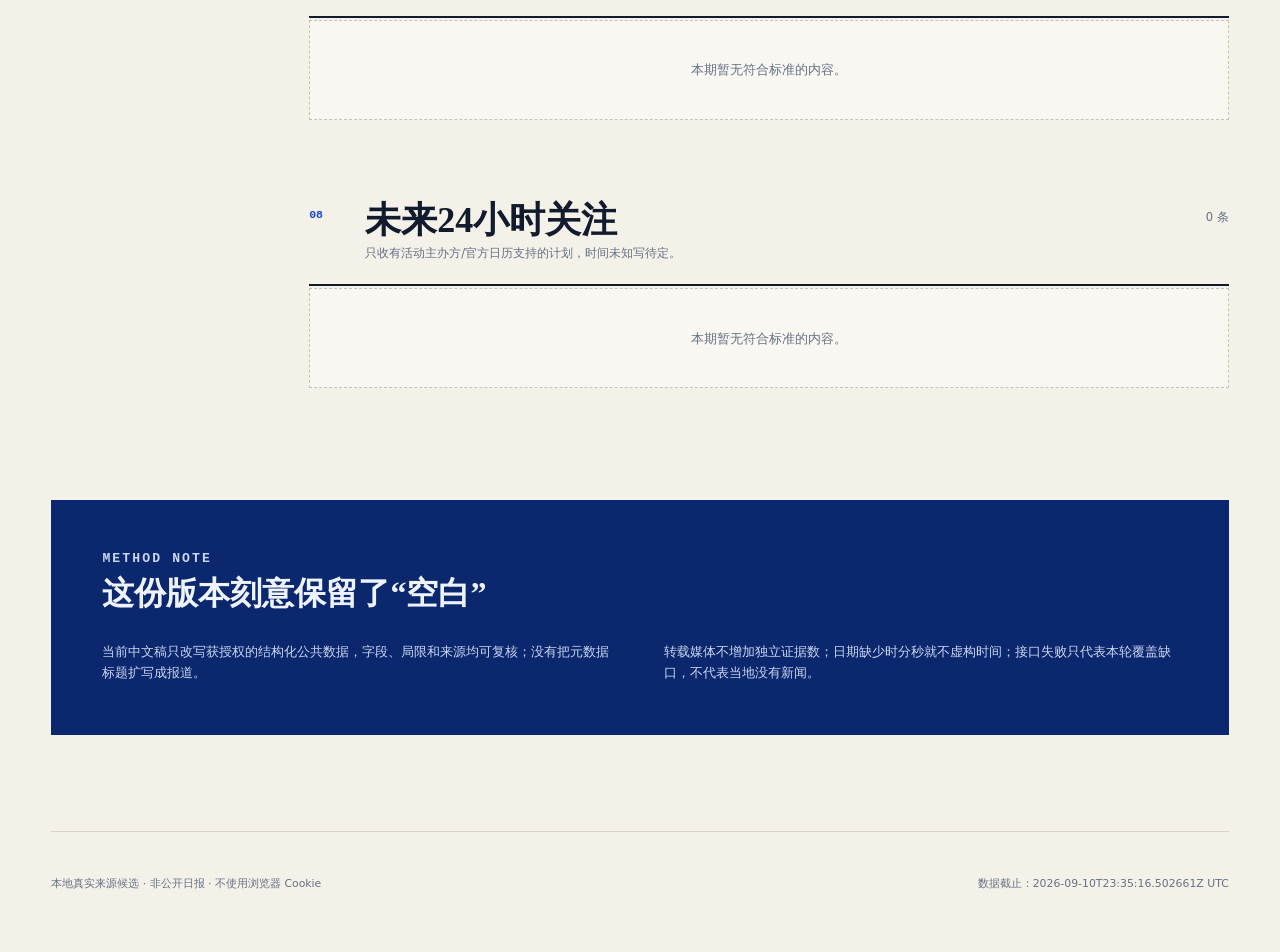
==== commit d79f9b1d: "implement evidence-gated Chinese news pipeline" ====
--- a/site/index.html
+++ b/site/index.html
@@ -2,30 +2,30 @@
 <html lang="zh-CN"><head><meta charset="utf-8"><meta name="viewport" content="width=device-width,initial-scale=1">
 <meta name="robots" content="noindex,nofollow"><meta name="color-scheme" content="light">
 <title>今日雷达 · 世界观察</title><link rel="stylesheet" href="assets/styles.css"></head>
-<body><div class="preview-banner">LOCAL PREVIEW · 开发预览，不是已发布新闻</div><div id="stale-warning" class="stale-warning" hidden>本页数据已经过期，当前展示的是最近一次成功版本。</div>
-<header class="site-header"><a class="brand" href="index.html"><span class="brand-mark">世</span><span><strong>世界观察</strong><small>GLOBAL NEWS RADAR</small></span></a><nav><a class="is-active" href="index.html">今日雷达</a><a class="" href="source-health.html">来源健康</a><a class="" href="history.html">历史记录</a><a class="" href="corrections.html">更正日志</a></nav></header>
-<main><section class="page-hero"><div><p class="eyebrow">DAILY SIGNAL · METADATA PREVIEW</p><h1>看见世界，<br><em>不抢跑结论。</em></h1><p class="hero-copy">把来源健康、证据状态与覆盖缺口放在新闻标题之前。当前只显示公开订阅源的元数据样本。</p></div><div class="hero-status"><span>AS OF · UTC</span><strong>2026-09-10 22:15</strong><p>北京时间 09月11日 06:15 北京时间</p><a href="source-health.html">查看完整来源诊断 →</a></div></section>
-    <section class="status-ribbon"><div><span class="pulse"></span><strong>1 个</strong> 可预览来源</div><div><strong>12 条</strong> 元数据样本</div><div><strong>0 条</strong> 模型生成分析</div><div><strong>未发布</strong> 本地状态</div></section>
-    <section class="filter-panel"><div><span class="filter-label">议题</span><div class="chip-row" data-topic-filters><button type="button" class="filter-chip is-active" data-filter-topic="all">全部</button><button type="button" class="filter-chip" data-filter-topic="politics">政治与外交</button><button type="button" class="filter-chip" data-filter-topic="war">战争与安全</button><button type="button" class="filter-chip" data-filter-topic="economy">经济与贸易</button><button type="button" class="filter-chip" data-filter-topic="business">商业与产业</button><button type="button" class="filter-chip" data-filter-topic="science">科学与科技</button><button type="button" class="filter-chip" data-filter-topic="society">社会与人口</button><button type="button" class="filter-chip" data-filter-topic="culture">文化与思想</button><button type="button" class="filter-chip" data-filter-topic="climate">生态与气候</button><button type="button" class="filter-chip" data-filter-topic="health">公共健康与医疗</button><button type="button" class="filter-chip" data-filter-topic="education">教育与知识</button><button type="button" class="filter-chip" data-filter-topic="energy">能源与资源</button><button type="button" class="filter-chip" data-filter-topic="food">农业与粮食</button><button type="button" class="filter-chip" data-filter-topic="disasters">灾害与基础设施</button><button type="button" class="filter-chip" data-filter-topic="sport">体育与国际公共生活</button><button type="button" class="filter-chip" data-filter-topic="law">法律与权利</button></div></div><div><span class="filter-label">地区</span><div class="chip-row" data-region-filters><button type="button" class="filter-chip is-active" data-filter-region="all">全部</button><button type="button" class="filter-chip" data-filter-region="north_america">北美</button><button type="button" class="filter-chip" data-filter-region="europe_russia">欧洲与俄罗斯</button><button type="button" class="filter-chip" data-filter-region="east_asia">东亚</button><button type="button" class="filter-chip" data-filter-region="southeast_asia">东南亚</button><button type="button" class="filter-chip" data-filter-region="south_asia">南亚</button><button type="button" class="filter-chip" data-filter-region="central_asia_caucasus">中亚与高加索</button><button type="button" class="filter-chip" data-filter-region="mena">中东与北非</button><button type="button" class="filter-chip" data-filter-region="sub_saharan_africa">撒哈拉以南非洲</button><button type="button" class="filter-chip" data-filter-region="latin_america_caribbean">拉美与加勒比</button><button type="button" class="filter-chip" data-filter-region="oceania_pacific">大洋洲与太平洋</button></div></div><p class="filter-note">标签来自候选源覆盖配置，仅用于浏览，不代表已完成文章级分类。</p></section>
+<body><div class="preview-banner">LIVE SOURCE CANDIDATE · 真实来源候选，尚未发布</div><div id="stale-warning" class="stale-warning" hidden>本页数据已经过期，当前展示的是最近一次成功版本。</div>
+<header class="site-header"><a class="brand" href="index.html"><span class="brand-mark">世</span><span><strong>世界观察</strong><small>GLOBAL NEWS RADAR</small></span></a><nav><a class="is-active" href="index.html">今日雷达</a><a class="" href="source-health.html">来源健康</a><a class="" href="coverage.html">覆盖检查</a><a class="" href="history.html">历史记录</a><a class="" href="corrections.html">更正日志</a></nav></header>
+<main><section class="page-hero"><div><p class="eyebrow">LIVE SOURCE · UNPUBLISHED CANDIDATE</p><h1>看见世界，<br><em>不抢跑结论。</em></h1><p class="hero-copy">以下内容来自本轮真实公开数据，已通过结构与证据校验，但尚未达到公开日报门槛。</p></div><div class="hero-status"><span>AS OF · UTC</span><strong>2026-09-10 23:35</strong><p>09月11日 07:35 北京时间</p><a href="source-health.html">查看完整来源诊断 →</a></div></section>
+    <section class="status-ribbon"><div><span class="pulse"></span><strong>2 个</strong> 合规可用来源</div><div><strong>3 条</strong> 合格候选</div><div><strong>3 条</strong> 结构化中文解读</div><div><strong>尚未发布</strong> 当前状态</div></section>
+    <section class="filter-panel"><button class="filter-toggle" type="button" aria-expanded="true" aria-controls="filter-body">收起 / 展开筛选</button><div class="filter-body" id="filter-body"><div><span class="filter-label">议题</span><div class="chip-row" data-topic-filters><button type="button" class="filter-chip is-active" data-filter-topic="all">全部</button><button type="button" class="filter-chip" data-filter-topic="politics">政治与外交</button><button type="button" class="filter-chip" data-filter-topic="war">战争与安全</button><button type="button" class="filter-chip" data-filter-topic="economy">经济与贸易</button><button type="button" class="filter-chip" data-filter-topic="business">商业与产业</button><button type="button" class="filter-chip" data-filter-topic="science">科学与科技</button><button type="button" class="filter-chip" data-filter-topic="society">社会与人口</button><button type="button" class="filter-chip" data-filter-topic="culture">文化与思想</button><button type="button" class="filter-chip" data-filter-topic="climate">生态与气候</button><button type="button" class="filter-chip" data-filter-topic="health">公共健康与医疗</button><button type="button" class="filter-chip" data-filter-topic="education">教育与知识</button><button type="button" class="filter-chip" data-filter-topic="energy">能源与资源</button><button type="button" class="filter-chip" data-filter-topic="food">农业与粮食</button><button type="button" class="filter-chip" data-filter-topic="disasters">灾害与基础设施</button><button type="button" class="filter-chip" data-filter-topic="sport">体育与国际公共生活</button><button type="button" class="filter-chip" data-filter-topic="law">法律与权利</button></div></div><div><span class="filter-label">地区</span><div class="chip-row" data-region-filters><button type="button" class="filter-chip is-active" data-filter-region="all">全部</button><button type="button" class="filter-chip" data-filter-region="north_america">北美</button><button type="button" class="filter-chip" data-filter-region="europe_russia">欧洲与俄罗斯</button><button type="button" class="filter-chip" data-filter-region="east_asia">东亚</button><button type="button" class="filter-chip" data-filter-region="southeast_asia">东南亚</button><button type="button" class="filter-chip" data-filter-region="south_asia">南亚</button><button type="button" class="filter-chip" data-filter-region="central_asia_caucasus">中亚与高加索</button><button type="button" class="filter-chip" data-filter-region="mena">中东与北非</button><button type="button" class="filter-chip" data-filter-region="sub_saharan_africa">撒哈拉以南非洲</button><button type="button" class="filter-chip" data-filter-region="latin_america_caribbean">拉美与加勒比</button><button type="button" class="filter-chip" data-filter-region="oceania_pacific">大洋洲与太平洋</button></div></div><p class="filter-note">地区与议题来自本条证据内容或结构化数据，不沿用媒体总部标签。</p></div></section>
     <div class="digest-layout"><aside class="section-index"><span>今日目录</span><a href="#section-headlines"><b>01</b>五大硬新闻</a><a href="#section-under_currents"><b>02</b>三条暗线</a><a href="#section-science_technology"><b>03</b>三大科学 / 科技 / AI</a><a href="#section-business"><b>04</b>三大商业 / 产业</a><a href="#section-society_world"><b>05</b>社会 · 文化 · 生态 · 健康</a><a href="#section-controversies"><b>06</b>网络热点 / 公共争议</a><a href="#section-corrections"><b>07</b>今日反转 / 辟谣 / 更正</a><a href="#section-next24h"><b>08</b>未来24小时关注</a></aside><div class="digest-content">
         <section class="digest-section" id="section-headlines" data-section-panel="headlines">
-          <header class="section-header"><span class="section-number">01</span><div><h2>五大硬新闻</h2><p>从全部领域选择，不能只选政治财经科技。</p></div><span class="section-count">5 条</span></header>
-          <div class="story-grid" data-cards-for="headlines"></div>
+          <header class="section-header"><span class="section-number">01</span><div><h2>五大硬新闻</h2><p>从全部领域选择，不能只选政治财经科技。</p></div><span class="section-count">0 条</span></header>
+          <div class="story-grid" data-cards-for="headlines"></div><div class="empty-state">本期暂无符合标准的内容。</div>
         </section>
 
         <section class="digest-section" id="section-under_currents" data-section-panel="under_currents">
           <header class="section-header"><span class="section-number">02</span><div><h2>三条暗线</h2><p>至少3个具体证据点、至少2条独立证据链；有反证与可证伪条件。最多1条时就只刊1条。</p></div><span class="section-count">0 条</span></header>
-          <div class="story-grid" data-cards-for="under_currents"></div><div class="empty-state">本次元数据预览没有达到该栏目的证据门槛；不为填满版面而生成内容。</div>
+          <div class="story-grid" data-cards-for="under_currents"></div><div class="empty-state">本期暂无符合标准的内容。</div>
         </section>
 
         <section class="digest-section" id="section-science_technology" data-section-panel="science_technology">
-          <header class="section-header"><span class="section-number">03</span><div><h2>三大科学 / 科技 / AI</h2><p>覆盖基础科学、航天、生命科学等，不只模型发布。</p></div><span class="section-count">1 条</span></header>
-          <div class="story-grid" data-cards-for="science_technology"></div>
+          <header class="section-header"><span class="section-number">03</span><div><h2>三大科学 / 科技 / AI</h2><p>覆盖基础科学、航天、生命科学等，不只模型发布。</p></div><span class="section-count">0 条</span></header>
+          <div class="story-grid" data-cards-for="science_technology"></div><div class="empty-state">本期暂无符合标准的内容。</div>
         </section>
 
         <section class="digest-section" id="section-business" data-section-panel="business">
-          <header class="section-header"><span class="section-number">04</span><div><h2>三大商业 / 产业</h2><p>公司公告与市场效果分开。</p></div><span class="section-count">3 条</span></header>
-          <div class="story-grid" data-cards-for="business"></div>
+          <header class="section-header"><span class="section-number">04</span><div><h2>三大商业 / 产业</h2><p>公司公告与市场效果分开。</p></div><span class="section-count">0 条</span></header>
+          <div class="story-grid" data-cards-for="business"></div><div class="empty-state">本期暂无符合标准的内容。</div>
         </section>
 
         <section class="digest-section" id="section-society_world" data-section-panel="society_world">
@@ -35,113 +35,44 @@
 
         <section class="digest-section" id="section-controversies" data-section-panel="controversies">
           <header class="section-header"><span class="section-number">06</span><div><h2>网络热点 / 公共争议</h2><p>有公共价值和可核查依据；不凑绯闻、不传播隐私泄露。</p></div><span class="section-count">0 条</span></header>
-          <div class="story-grid" data-cards-for="controversies"></div><div class="empty-state">本次元数据预览没有达到该栏目的证据门槛；不为填满版面而生成内容。</div>
+          <div class="story-grid" data-cards-for="controversies"></div><div class="empty-state">本期暂无符合标准的内容。</div>
         </section>
 
         <section class="digest-section" id="section-corrections" data-section-panel="corrections">
           <header class="section-header"><span class="section-number">07</span><div><h2>今日反转 / 辟谣 / 更正</h2><p>区分官方否认、证据不足与已被证伪；安全关键更正不受数量上限限制。</p></div><span class="section-count">0 条</span></header>
-          <div class="story-grid" data-cards-for="corrections"></div><div class="empty-state">本次元数据预览没有达到该栏目的证据门槛；不为填满版面而生成内容。</div>
+          <div class="story-grid" data-cards-for="corrections"></div><div class="empty-state">本期暂无符合标准的内容。</div>
         </section>
 
         <section class="digest-section" id="section-next24h" data-section-panel="next24h">
           <header class="section-header"><span class="section-number">08</span><div><h2>未来24小时关注</h2><p>只收有活动主办方/官方日历支持的计划，时间未知写待定。</p></div><span class="section-count">0 条</span></header>
-          <div class="story-grid" data-cards-for="next24h"></div><div class="empty-state">本次元数据预览没有达到该栏目的证据门槛；不为填满版面而生成内容。</div>
+          <div class="story-grid" data-cards-for="next24h"></div><div class="empty-state">本期暂无符合标准的内容。</div>
         </section><template id="story-cards-template">
-        <article class="story-card" data-event-id="evt_c28ae45e8d7b5e2f" data-section="headlines" data-topics="politics war society culture" data-regions="europe_russia sub_saharan_africa mena">
-          <div class="card-kicker"><span>France 24</span><time>09月11日 05:50 北京时间</time></div>
-          <h3>Israel destroys Hezbollah tunnel network in south Lebanon, triggering 4.1-magnitude tremor</h3>
-          <p>France 24 的订阅源列出了这一标题。本地预览仅保留标题、链接和时间，未抓取正文，也未生成新闻摘要。</p>
-          <div class="tag-row"><span>欧洲与俄罗斯 · 撒哈拉以南非洲</span><span>政治与外交 战争与安全</span></div>
-          <div class="card-footer"><span class="status-dot">attributed_report · 待人工复核</span><button class="evidence-button" type="button" data-open-evidence="evt_c28ae45e8d7b5e2f">查看证据</button></div>
+        <article class="story-card" data-event-id="evt_2498626c5865aefe" data-section="society_world" data-topics="disasters science" data-regions="oceania_pacific">
+          <div class="card-kicker"><span>美国地质调查局（USGS）</span><time>09月11日 07:18 北京时间</time></div>
+          <h3>USGS记录：瓦努阿图 Sola以北偏西北65公里发生4.9级地震</h3>
+          <p>美国地质调查局（USGS）的过去24小时地震数据记录显示，瓦努阿图 Sola以北偏西北65公里发生4.9级地震，震源深度约49.9公里，数据审核状态为“reviewed”。该数据条目的海啸标记为0。该记录不包含人员伤亡或设施损失结论。</p>
+          <details class="original-title"><summary>查看原文标题</summary><p>M 4.9 - 65 km NNW of Sola, Vanuatu</p></details>
+          <div class="tag-row"><span>大洋洲与太平洋</span><span>灾害与基础设施 科学与科技</span></div>
+          <div class="card-footer"><span class="status-dot">attributed_report · 证据闸门已通过</span><button class="evidence-button" type="button" data-open-evidence="evt_2498626c5865aefe">查看证据</button></div>
         </article>
 
-        <article class="story-card" data-event-id="evt_4e9ef008bea133c0" data-section="headlines" data-topics="war politics society" data-regions="mena global">
-          <div class="card-kicker"><span>Al Jazeera 半岛电视台</span><time>09月11日 05:47 北京时间</time></div>
-          <h3>Spain’s Parliament backs citizenship for Western Saharans born before 1977</h3>
-          <p>Al Jazeera 半岛电视台 的订阅源列出了这一标题。本地预览仅保留标题、链接和时间，未抓取正文，也未生成新闻摘要。</p>
-          <div class="tag-row"><span>中东与北非 · 全球</span><span>战争与安全 政治与外交</span></div>
-          <div class="card-footer"><span class="status-dot">attributed_report · 待人工复核</span><button class="evidence-button" type="button" data-open-evidence="evt_4e9ef008bea133c0">查看证据</button></div>
+        <article class="story-card" data-event-id="evt_347c4bb779c34f14" data-section="society_world" data-topics="disasters science" data-regions="southeast_asia">
+          <div class="card-kicker"><span>美国地质调查局（USGS）</span><time>09月11日 03:04 北京时间</time></div>
+          <h3>USGS记录：东帝汶 Lospalos以东83公里发生5.3级地震</h3>
+          <p>美国地质调查局（USGS）的过去24小时地震数据记录显示，东帝汶 Lospalos以东83公里发生5.3级地震，震源深度约10公里，数据审核状态为“reviewed”。该数据条目的海啸标记为0。该记录不包含人员伤亡或设施损失结论。</p>
+          <details class="original-title"><summary>查看原文标题</summary><p>M 5.3 - 83 km E of Lospalos, Timor Leste</p></details>
+          <div class="tag-row"><span>东南亚</span><span>灾害与基础设施 科学与科技</span></div>
+          <div class="card-footer"><span class="status-dot">attributed_report · 证据闸门已通过</span><button class="evidence-button" type="button" data-open-evidence="evt_347c4bb779c34f14">查看证据</button></div>
         </article>
 
-        <article class="story-card" data-event-id="evt_bc37aa3fd62728f2" data-section="headlines" data-topics="politics economy society culture" data-regions="sub_saharan_africa">
-          <div class="card-kicker"><span>Africanews</span><time>09月11日 04:50 北京时间</time></div>
-          <h3>DRC: Bukavu residents reel in aftermath of deadly school blaze</h3>
-          <p>Africanews 的订阅源列出了这一标题。本地预览仅保留标题、链接和时间，未抓取正文，也未生成新闻摘要。</p>
-          <div class="tag-row"><span>撒哈拉以南非洲</span><span>政治与外交 经济与贸易</span></div>
-          <div class="card-footer"><span class="status-dot">attributed_report · 待人工复核</span><button class="evidence-button" type="button" data-open-evidence="evt_bc37aa3fd62728f2">查看证据</button></div>
-        </article>
-
-        <article class="story-card" data-event-id="evt_c7ef8d35beddc4f3" data-section="headlines" data-topics="climate food society" data-regions="global">
-          <div class="card-kicker"><span>Mongabay</span><time>09月11日 04:38 北京时间</time></div>
-          <h3>Court rules residents of a US city don’t have a constitutional right to lead-free water</h3>
-          <p>Mongabay 的订阅源列出了这一标题。本地预览仅保留标题、链接和时间，未抓取正文，也未生成新闻摘要。</p>
-          <div class="tag-row"><span>全球</span><span>生态与气候 农业与粮食</span></div>
-          <div class="card-footer"><span class="status-dot">attributed_report · 待人工复核</span><button class="evidence-button" type="button" data-open-evidence="evt_c7ef8d35beddc4f3">查看证据</button></div>
-        </article>
-
-        <article class="story-card" data-event-id="evt_6217568e345c1194" data-section="headlines" data-topics="politics economy society climate" data-regions="latin_america_caribbean">
-          <div class="card-kicker"><span>Agência Brasil 巴西通讯社</span><time>09月11日 04:17 北京时间</time></div>
-          <h3>Saiba qual é a rotina ideal de consultas para cuidar da visão</h3>
-          <p>Agência Brasil 巴西通讯社 的订阅源列出了这一标题。本地预览仅保留标题、链接和时间，未抓取正文，也未生成新闻摘要。</p>
-          <div class="tag-row"><span>拉美与加勒比</span><span>政治与外交 经济与贸易</span></div>
-          <div class="card-footer"><span class="status-dot">attributed_report · 待人工复核</span><button class="evidence-button" type="button" data-open-evidence="evt_6217568e345c1194">查看证据</button></div>
-        </article>
-
-        <article class="story-card" data-event-id="evt_2c4f857a80db4135" data-section="science_technology" data-topics="politics war society culture" data-regions="europe_russia sub_saharan_africa mena">
-          <div class="card-kicker"><span>France 24</span><time>09月11日 05:05 北京时间</time></div>
-          <h3>Space: Europe urged to find its path, from crewed spaceflight to communications</h3>
-          <p>France 24 的订阅源列出了这一标题。本地预览仅保留标题、链接和时间，未抓取正文，也未生成新闻摘要。</p>
-          <div class="tag-row"><span>欧洲与俄罗斯 · 撒哈拉以南非洲</span><span>政治与外交 战争与安全</span></div>
-          <div class="card-footer"><span class="status-dot">attributed_report · 待人工复核</span><button class="evidence-button" type="button" data-open-evidence="evt_2c4f857a80db4135">查看证据</button></div>
-        </article>
-
-        <article class="story-card" data-event-id="evt_18a063e11b9e4f0f" data-section="business" data-topics="economy" data-regions="north_america global">
-          <div class="card-kicker"><span>美联储</span><time>09月11日 04:00 北京时间</time></div>
-          <h3>Agencies reduce regulatory burden for community banks, increase eligibility for 18-month exam cycle</h3>
-          <p>美联储 的订阅源列出了这一标题。本地预览仅保留标题、链接和时间，未抓取正文，也未生成新闻摘要。</p>
-          <div class="tag-row"><span>北美 · 全球</span><span>经济与贸易</span></div>
-          <div class="card-footer"><span class="status-dot">attributed_report · 待人工复核</span><button class="evidence-button" type="button" data-open-evidence="evt_18a063e11b9e4f0f">查看证据</button></div>
-        </article>
-
-        <article class="story-card" data-event-id="evt_5d2d7256b8b443ed" data-section="society_world" data-topics="politics war society culture science" data-regions="global">
-          <div class="card-kicker"><span>BBC News</span><time>09月11日 03:16 北京时间</time></div>
-          <h3>More than 20 children killed in DR Congo school fire</h3>
-          <p>BBC News 的订阅源列出了这一标题。本地预览仅保留标题、链接和时间，未抓取正文，也未生成新闻摘要。</p>
-          <div class="tag-row"><span>全球</span><span>政治与外交 战争与安全</span></div>
-          <div class="card-footer"><span class="status-dot">attributed_report · 待人工复核</span><button class="evidence-button" type="button" data-open-evidence="evt_5d2d7256b8b443ed">查看证据</button></div>
-        </article>
-
-        <article class="story-card" data-event-id="evt_a85ffd8d17c3fd89" data-section="society_world" data-topics="climate food society" data-regions="global">
-          <div class="card-kicker"><span>Mongabay</span><time>09月11日 02:47 北京时间</time></div>
-          <h3>Japan deploys equipment to Indonesia’s Borneo to help fight wildfires causing toxic haze</h3>
-          <p>Mongabay 的订阅源列出了这一标题。本地预览仅保留标题、链接和时间，未抓取正文，也未生成新闻摘要。</p>
-          <div class="tag-row"><span>全球</span><span>生态与气候 农业与粮食</span></div>
-          <div class="card-footer"><span class="status-dot">attributed_report · 待人工复核</span><button class="evidence-button" type="button" data-open-evidence="evt_a85ffd8d17c3fd89">查看证据</button></div>
-        </article>
-
-        <article class="story-card" data-event-id="evt_087922ed5d227700" data-section="business" data-topics="politics war society culture science" data-regions="global">
-          <div class="card-kicker"><span>BBC News</span><time>09月11日 02:15 北京时间</time></div>
-          <h3>Yemen&#x27;s Houthis reportedly seize strategic Red Sea port of Mokha</h3>
-          <p>BBC News 的订阅源列出了这一标题。本地预览仅保留标题、链接和时间，未抓取正文，也未生成新闻摘要。</p>
-          <div class="tag-row"><span>全球</span><span>政治与外交 战争与安全</span></div>
-          <div class="card-footer"><span class="status-dot">attributed_report · 待人工复核</span><button class="evidence-button" type="button" data-open-evidence="evt_087922ed5d227700">查看证据</button></div>
-        </article>
-
-        <article class="story-card" data-event-id="evt_efb8949730b75681" data-section="society_world" data-topics="climate food society" data-regions="global">
-          <div class="card-kicker"><span>Mongabay</span><time>09月11日 01:34 北京时间</time></div>
-          <h3>Amazon Fund grantees fear a new funding freeze after Brazil’s election</h3>
-          <p>Mongabay 的订阅源列出了这一标题。本地预览仅保留标题、链接和时间，未抓取正文，也未生成新闻摘要。</p>
-          <div class="tag-row"><span>全球</span><span>生态与气候 农业与粮食</span></div>
-          <div class="card-footer"><span class="status-dot">attributed_report · 待人工复核</span><button class="evidence-button" type="button" data-open-evidence="evt_efb8949730b75681">查看证据</button></div>
-        </article>
-
-        <article class="story-card" data-event-id="evt_53f8bc8100c107f1" data-section="business" data-topics="politics economy society culture" data-regions="sub_saharan_africa">
-          <div class="card-kicker"><span>Africanews</span><time>09月10日 23:23 北京时间</time></div>
-          <h3>Chester Zoo celebrates the arrival of rare baby rock hyraxes</h3>
-          <p>Africanews 的订阅源列出了这一标题。本地预览仅保留标题、链接和时间，未抓取正文，也未生成新闻摘要。</p>
-          <div class="tag-row"><span>撒哈拉以南非洲</span><span>政治与外交 经济与贸易</span></div>
-          <div class="card-footer"><span class="status-dot">attributed_report · 待人工复核</span><button class="evidence-button" type="button" data-open-evidence="evt_53f8bc8100c107f1">查看证据</button></div>
+        <article class="story-card" data-event-id="evt_f7be0c44a6369328" data-section="society_world" data-topics="disasters science" data-regions="north_america">
+          <div class="card-kicker"><span>美国地质调查局（USGS）</span><time>09月10日 22:12 北京时间</time></div>
+          <h3>USGS记录：墨西哥 Puerto Madero以西南84公里发生4.5级地震</h3>
+          <p>美国地质调查局（USGS）的过去24小时地震数据记录显示，墨西哥 Puerto Madero以西南84公里发生4.5级地震，震源深度约10公里，数据审核状态为“reviewed”。该数据条目的海啸标记为0。该记录不包含人员伤亡或设施损失结论。</p>
+          <details class="original-title"><summary>查看原文标题</summary><p>M 4.5 - 84 km SW of Puerto Madero, Mexico</p></details>
+          <div class="tag-row"><span>北美</span><span>灾害与基础设施 科学与科技</span></div>
+          <div class="card-footer"><span class="status-dot">attributed_report · 证据闸门已通过</span><button class="evidence-button" type="button" data-open-evidence="evt_f7be0c44a6369328">查看证据</button></div>
         </article></template></div></div>
-    <section class="methodology"><p class="eyebrow">METHOD NOTE</p><h2>这份版本刻意保留了“空白”</h2><div><p>没有模型配置，因此不翻译、不改写、不补背景；标题内容不自动升级为事实。证据不足的暗线、争议、更正与未来日历均保持空栏。</p><p>转载媒体不增加独立证据数；日期缺少时分秒就不虚构时间；接口失败只代表本轮覆盖缺口，不代表当地没有新闻。</p></div></section>
-    <dialog id="evidence-dialog"><button class="dialog-close" type="button" aria-label="关闭">×</button><div id="evidence-content"></div></dialog></main><footer><p>本地静态预览 · 不含模型生成分析 · 不含正文转载 · 不使用浏览器 Cookie</p><p>数据截止：2026-09-10T22:15:09.584673Z UTC</p></footer>
-<script>window.NEWS_AS_OF="2026-09-10T22:15:09.584673Z";window.NEWS_STALE_HOURS=30;</script><script src="assets/app.js" defer></script></body></html>+    <section class="methodology"><p class="eyebrow">METHOD NOTE</p><h2>这份版本刻意保留了“空白”</h2><div><p>当前中文稿只改写获授权的结构化公共数据，字段、局限和来源均可复核；没有把元数据标题扩写成报道。</p><p>转载媒体不增加独立证据数；日期缺少时分秒就不虚构时间；接口失败只代表本轮覆盖缺口，不代表当地没有新闻。</p></div></section>
+    <dialog id="evidence-dialog"><button class="dialog-close" type="button" aria-label="关闭">×</button><div id="evidence-content"></div></dialog></main><footer><p>本地真实来源候选 · 非公开日报 · 不使用浏览器 Cookie</p><p>数据截止：2026-09-10T23:35:16.502661Z UTC</p></footer>
+<script>window.NEWS_AS_OF="2026-09-10T23:35:16.502661Z";window.NEWS_STALE_HOURS=30;</script><script src="assets/app.js" defer></script></body></html>
--- a/site/assets/styles.css
+++ b/site/assets/styles.css
@@ -24,6 +24,10 @@
 }
 a { color: inherit; }
 button { font: inherit; }
+a:focus-visible, button:focus-visible, summary:focus-visible {
+  outline: 3px solid rgba(22, 71, 212, .38);
+  outline-offset: 3px;
+}
 .preview-banner {
   padding: .48rem 4vw;
   color: #fff;
@@ -66,6 +70,7 @@
 .eyebrow { margin: 0 0 1rem; color: var(--blue); font: 800 .7rem/1.2 ui-monospace, "Cascadia Mono", monospace; letter-spacing: .16em; }
 h1, h2, h3 { font-family: Georgia, "Noto Serif SC", "Songti SC", serif; }
 h1 { max-width: 820px; margin: 0; font-size: clamp(3rem, 7.2vw, 6.5rem); line-height: .98; letter-spacing: -.055em; }
+h1, .brand strong { overflow-wrap: anywhere; }
 h1 em { color: var(--blue); font-weight: 400; }
 .page-hero.compact h1 { font-size: clamp(2.7rem, 6vw, 5rem); }
 .page-hero.compact > p:last-child { max-width: 680px; color: var(--muted); }
@@ -84,7 +89,8 @@
 .metric-strip strong { display: block; font: 500 2rem Georgia, serif; }
 .metric-strip span { color: var(--muted); font-size: .75rem; }
 .filter-panel { margin: 2rem 0 4rem; padding: 1.25rem; border: 1px solid var(--line); background: rgba(255,255,255,.43); }
-.filter-panel > div { display: grid; grid-template-columns: 3.3rem 1fr; gap: 1rem; margin-bottom: .85rem; }
+.filter-body > div { display: grid; grid-template-columns: 3.3rem 1fr; gap: 1rem; margin-bottom: .85rem; }
+.filter-toggle { display: none; }
 .filter-label { padding-top: .37rem; color: var(--muted); font-size: .7rem; font-weight: 800; letter-spacing: .12em; }
 .chip-row { display: flex; gap: .42rem; overflow-x: auto; padding-bottom: .25rem; scrollbar-width: thin; }
 .filter-chip { flex: 0 0 auto; padding: .35rem .68rem; color: #485467; background: transparent; border: 1px solid #cbc5b8; border-radius: 99px; cursor: pointer; font-size: .72rem; }
@@ -108,6 +114,9 @@
 .card-kicker time { color: var(--muted); font-weight: 500; text-align: right; }
 .story-card h3 { margin: 1rem 0 .7rem; font-size: 1.3rem; line-height: 1.3; overflow-wrap: anywhere; }
 .story-card p { margin: 0; color: #4b5567; font-size: .82rem; }
+.original-title { margin-top: .9rem; color: var(--muted); font-size: .72rem; }
+.original-title summary { color: var(--blue); cursor: pointer; font-weight: 700; }
+.original-title p { margin-top: .35rem; overflow-wrap: anywhere; }
 .tag-row { display: flex; flex-wrap: wrap; gap: .4rem; margin: 1.1rem 0; }
 .tag-row span { padding: .22rem .5rem; color: #5d6574; background: #f0ede5; border-radius: 3px; font-size: .64rem; }
 .card-footer { display: flex; align-items: center; justify-content: space-between; gap: 1rem; padding-top: 1rem; border-top: 1px solid #e7e2d7; }
@@ -119,6 +128,11 @@
 .empty-page h2 { margin: .3rem 0; }
 .empty-page p { margin: 0; }
 .archive-list { margin-bottom: 6rem; }
+.coverage-grid { display: grid; grid-template-columns: 1fr 1fr; gap: 1px; margin-bottom: 2rem; background: var(--line); }
+.coverage-grid article { min-width: 0; padding: 1.6rem; background: var(--surface); }
+.coverage-grid h2 { margin: 0 0 1rem; }
+.coverage-tags { display: flex; flex-wrap: wrap; gap: .45rem; }
+.coverage-tags span { padding: .35rem .6rem; color: #4b5567; background: #f0ede5; border-radius: 3px; font-size: .72rem; }
 .archive-row { display: grid; grid-template-columns: 1fr 6rem 2fr; gap: 1rem; padding: 1rem 1.2rem; background: var(--surface); border-bottom: 1px solid var(--line); font-size: .76rem; }
 .archive-row time, .archive-row span { color: var(--muted); }
 .methodology, .method-note { margin: 2rem 0 6rem; padding: clamp(1.8rem, 4vw, 3.2rem); color: #eef3ff; background: var(--blue-dark); }
@@ -135,6 +149,7 @@
 .health-ok { color: #0a5e49; background: #d9eee7; }
 .health-empty, .health-partial { color: #7d5411; background: #f4e8c9; }
 .health-stale, .health-permission_required, .health-not_configured { color: #833b28; background: #f4ddd6; }
+.data-error { margin: 1rem 0; padding: .8rem 1rem; color: #833b28; background: #f4ddd6; border-left: 3px solid var(--red); font-size: .76rem; }
 dialog { width: min(640px, 92vw); padding: 0; color: var(--ink); background: var(--surface); border: 0; box-shadow: 0 25px 100px rgba(5,14,37,.3); }
 dialog::backdrop { background: rgba(11, 20, 41, .62); backdrop-filter: blur(4px); }
 .dialog-close { position: absolute; top: .8rem; right: 1rem; color: var(--muted); background: none; border: 0; cursor: pointer; font-size: 1.8rem; }
@@ -157,13 +172,17 @@
   .section-index { position: static; display: none; }
   .story-grid { grid-template-columns: 1fr; }
   .methodology > div { grid-template-columns: 1fr; gap: 1rem; }
+  .coverage-grid { grid-template-columns: 1fr; }
 }
 
 @media (max-width: 520px) {
   .site-header { display: block; }
   nav { margin-top: .7rem; }
   h1 { font-size: 3.1rem; }
-  .filter-panel > div { display: block; }
+  .filter-toggle { display: block; width: 100%; margin-bottom: .9rem; padding: .55rem .7rem; color: var(--blue); background: transparent; border: 1px solid var(--blue); cursor: pointer; font-size: .75rem; font-weight: 800; }
+  .filter-body.is-collapsed { display: none; }
+  .filter-body > div { display: block; }
+  .chip-row { flex-wrap: wrap; overflow-x: visible; }
   .filter-label { display: block; margin-bottom: .45rem; }
   .filter-note { margin-left: 0; }
   .section-header { grid-template-columns: 2rem 1fr; }
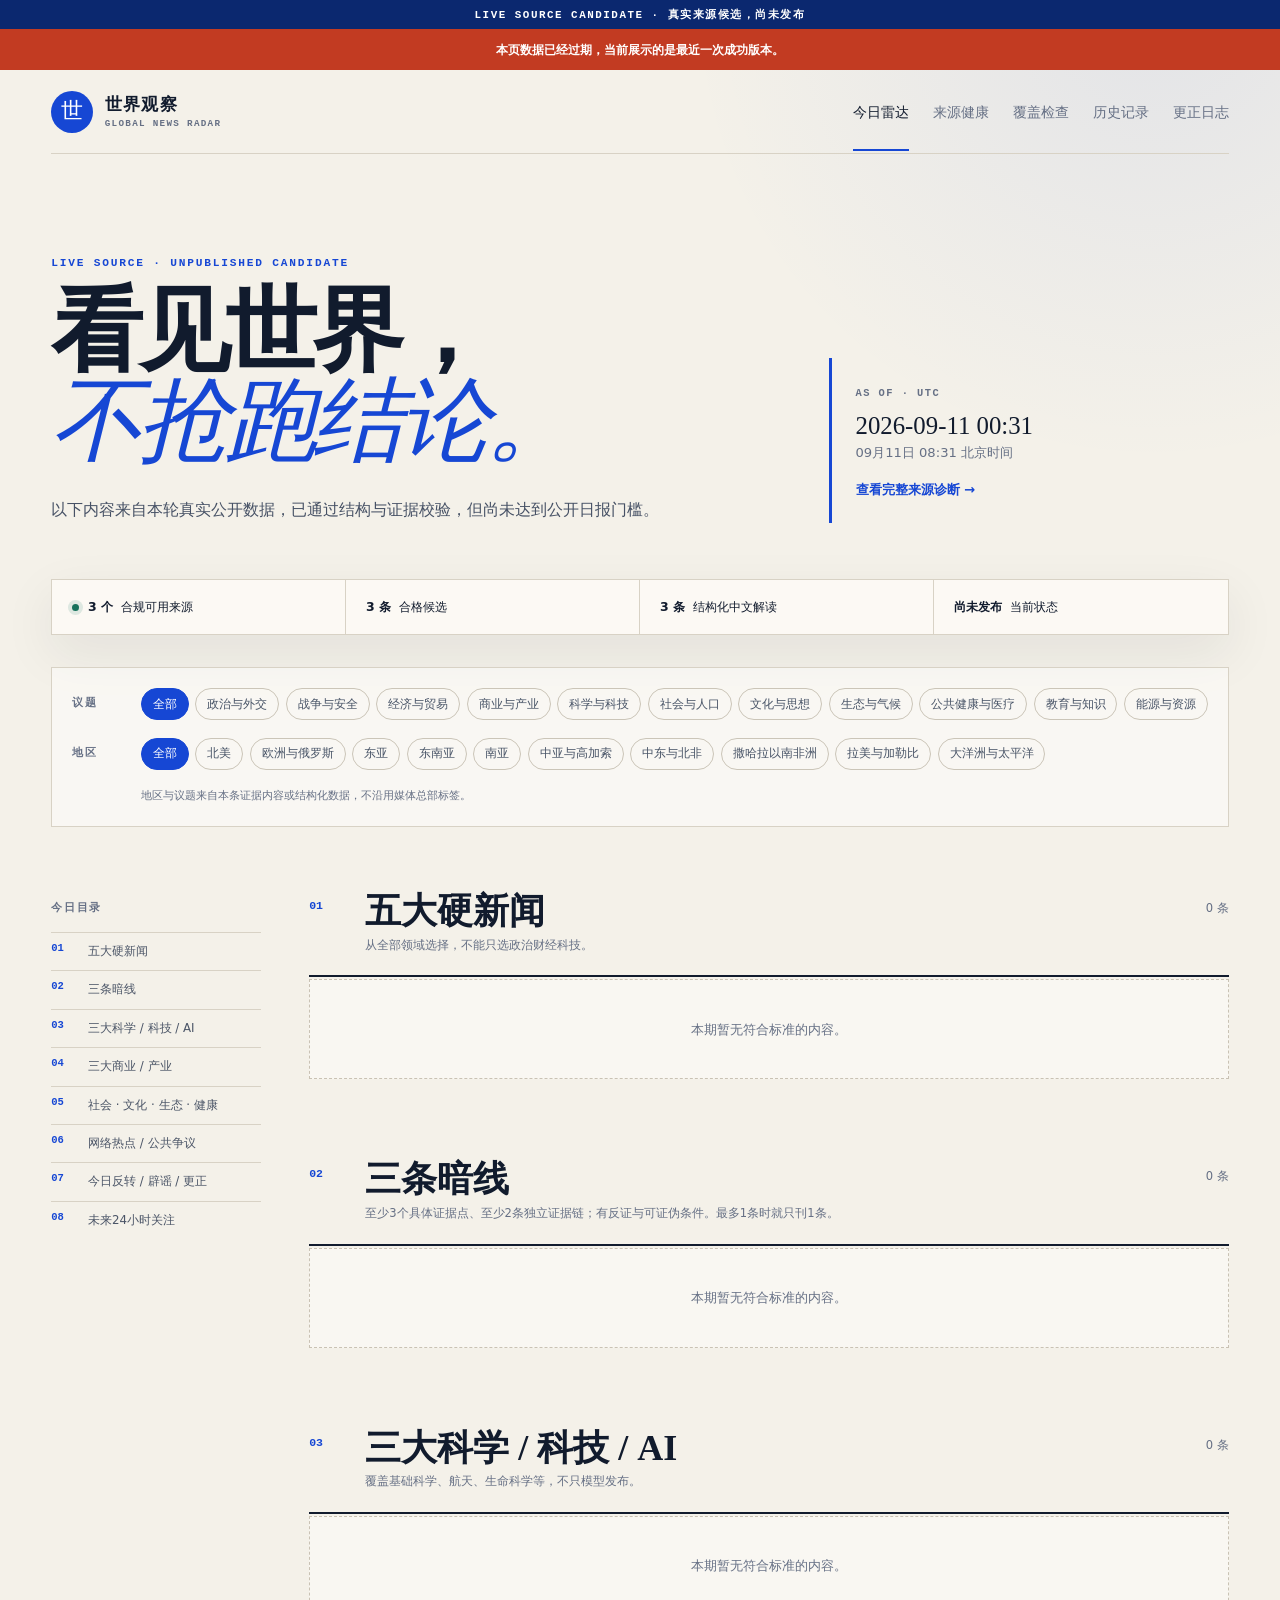
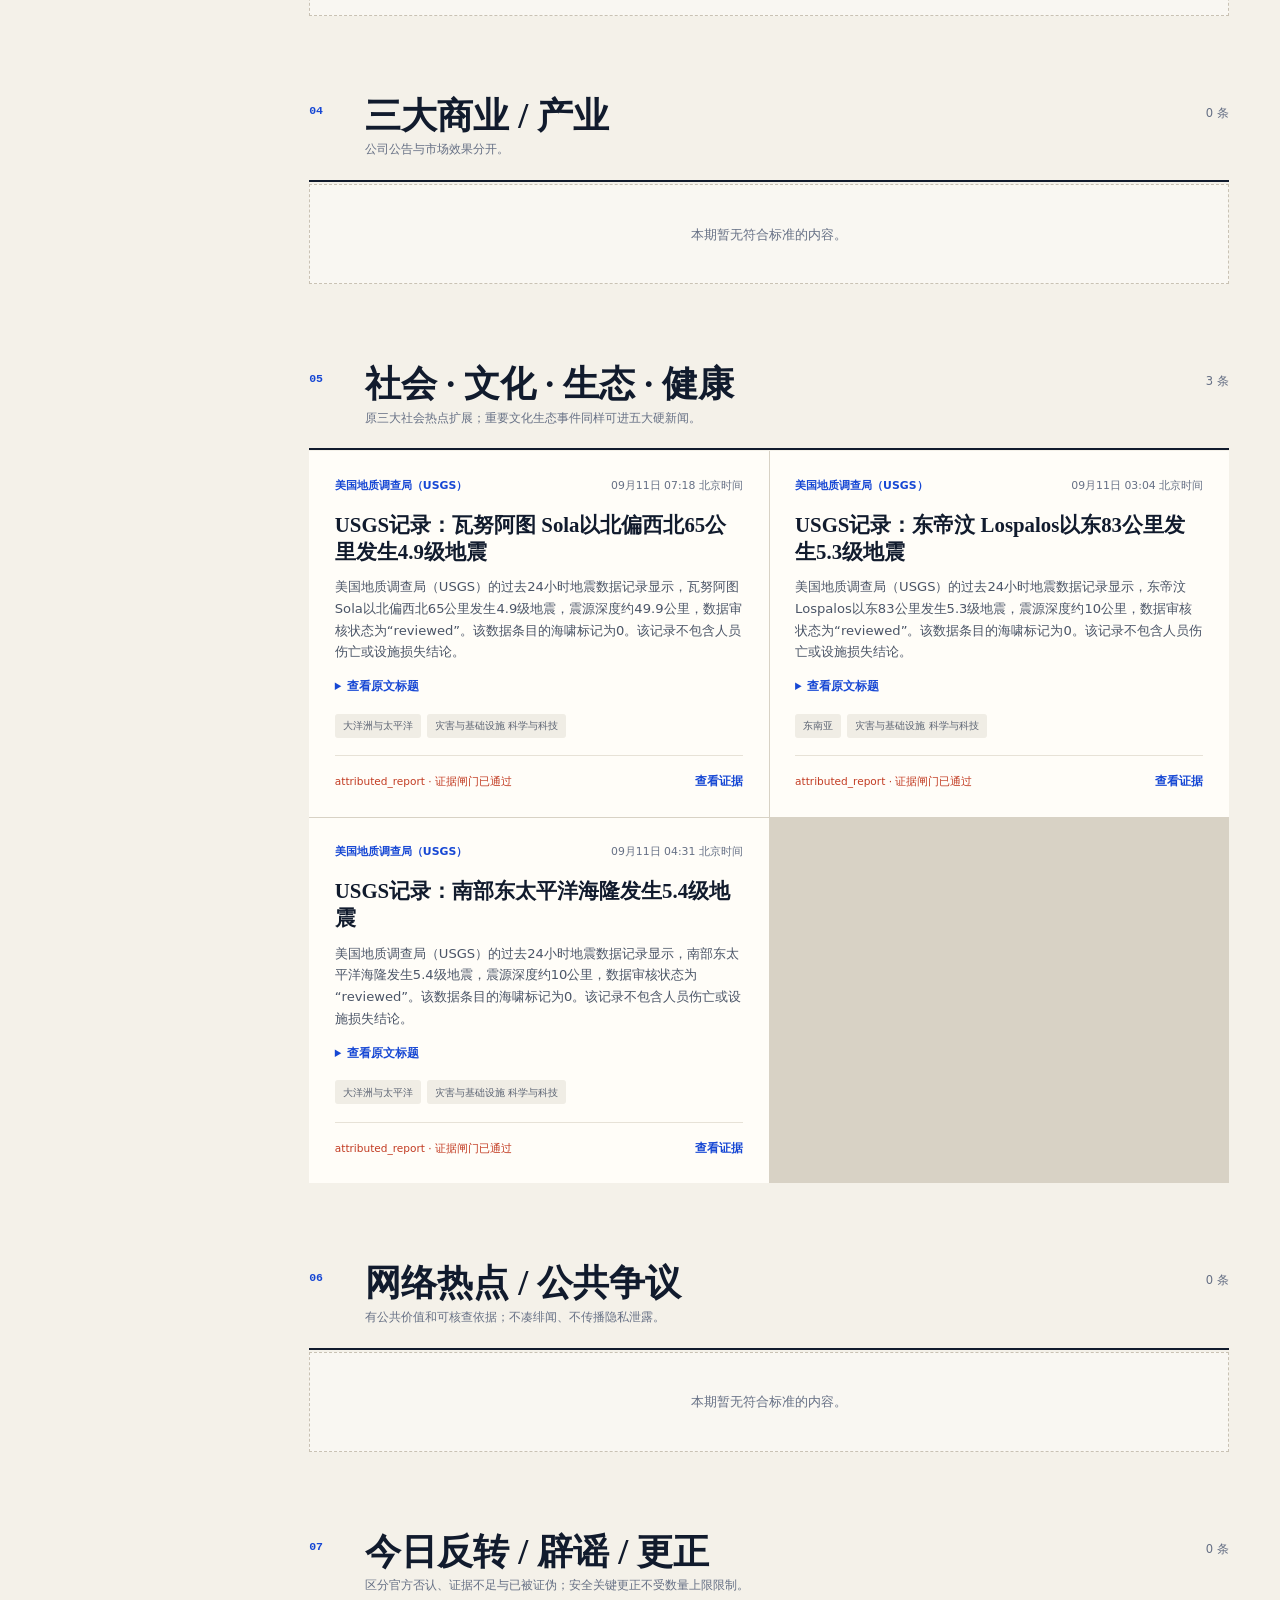
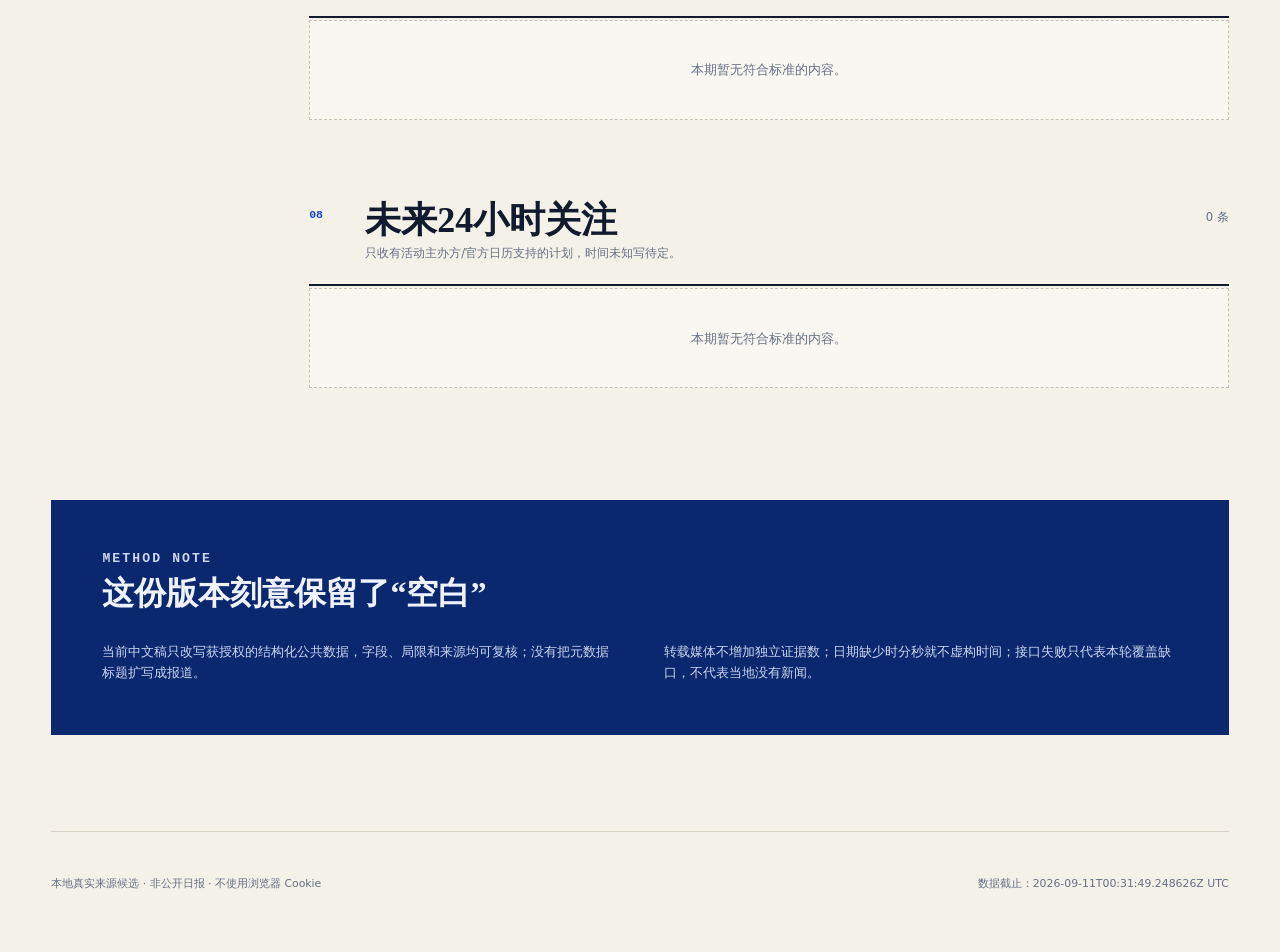
==== commit 62ad6d20: "add NASA source and cap paid analysis queue" ====
--- a/site/index.html
+++ b/site/index.html
@@ -4,8 +4,8 @@
 <title>今日雷达 · 世界观察</title><link rel="stylesheet" href="assets/styles.css"></head>
 <body><div class="preview-banner">LIVE SOURCE CANDIDATE · 真实来源候选，尚未发布</div><div id="stale-warning" class="stale-warning" hidden>本页数据已经过期，当前展示的是最近一次成功版本。</div>
 <header class="site-header"><a class="brand" href="index.html"><span class="brand-mark">世</span><span><strong>世界观察</strong><small>GLOBAL NEWS RADAR</small></span></a><nav><a class="is-active" href="index.html">今日雷达</a><a class="" href="source-health.html">来源健康</a><a class="" href="coverage.html">覆盖检查</a><a class="" href="history.html">历史记录</a><a class="" href="corrections.html">更正日志</a></nav></header>
-<main><section class="page-hero"><div><p class="eyebrow">LIVE SOURCE · UNPUBLISHED CANDIDATE</p><h1>看见世界，<br><em>不抢跑结论。</em></h1><p class="hero-copy">以下内容来自本轮真实公开数据，已通过结构与证据校验，但尚未达到公开日报门槛。</p></div><div class="hero-status"><span>AS OF · UTC</span><strong>2026-09-10 23:35</strong><p>09月11日 07:35 北京时间</p><a href="source-health.html">查看完整来源诊断 →</a></div></section>
-    <section class="status-ribbon"><div><span class="pulse"></span><strong>2 个</strong> 合规可用来源</div><div><strong>3 条</strong> 合格候选</div><div><strong>3 条</strong> 结构化中文解读</div><div><strong>尚未发布</strong> 当前状态</div></section>
+<main><section class="page-hero"><div><p class="eyebrow">LIVE SOURCE · UNPUBLISHED CANDIDATE</p><h1>看见世界，<br><em>不抢跑结论。</em></h1><p class="hero-copy">以下内容来自本轮真实公开数据，已通过结构与证据校验，但尚未达到公开日报门槛。</p></div><div class="hero-status"><span>AS OF · UTC</span><strong>2026-09-11 00:31</strong><p>09月11日 08:31 北京时间</p><a href="source-health.html">查看完整来源诊断 →</a></div></section>
+    <section class="status-ribbon"><div><span class="pulse"></span><strong>3 个</strong> 合规可用来源</div><div><strong>3 条</strong> 合格候选</div><div><strong>3 条</strong> 结构化中文解读</div><div><strong>尚未发布</strong> 当前状态</div></section>
     <section class="filter-panel"><button class="filter-toggle" type="button" aria-expanded="true" aria-controls="filter-body">收起 / 展开筛选</button><div class="filter-body" id="filter-body"><div><span class="filter-label">议题</span><div class="chip-row" data-topic-filters><button type="button" class="filter-chip is-active" data-filter-topic="all">全部</button><button type="button" class="filter-chip" data-filter-topic="politics">政治与外交</button><button type="button" class="filter-chip" data-filter-topic="war">战争与安全</button><button type="button" class="filter-chip" data-filter-topic="economy">经济与贸易</button><button type="button" class="filter-chip" data-filter-topic="business">商业与产业</button><button type="button" class="filter-chip" data-filter-topic="science">科学与科技</button><button type="button" class="filter-chip" data-filter-topic="society">社会与人口</button><button type="button" class="filter-chip" data-filter-topic="culture">文化与思想</button><button type="button" class="filter-chip" data-filter-topic="climate">生态与气候</button><button type="button" class="filter-chip" data-filter-topic="health">公共健康与医疗</button><button type="button" class="filter-chip" data-filter-topic="education">教育与知识</button><button type="button" class="filter-chip" data-filter-topic="energy">能源与资源</button><button type="button" class="filter-chip" data-filter-topic="food">农业与粮食</button><button type="button" class="filter-chip" data-filter-topic="disasters">灾害与基础设施</button><button type="button" class="filter-chip" data-filter-topic="sport">体育与国际公共生活</button><button type="button" class="filter-chip" data-filter-topic="law">法律与权利</button></div></div><div><span class="filter-label">地区</span><div class="chip-row" data-region-filters><button type="button" class="filter-chip is-active" data-filter-region="all">全部</button><button type="button" class="filter-chip" data-filter-region="north_america">北美</button><button type="button" class="filter-chip" data-filter-region="europe_russia">欧洲与俄罗斯</button><button type="button" class="filter-chip" data-filter-region="east_asia">东亚</button><button type="button" class="filter-chip" data-filter-region="southeast_asia">东南亚</button><button type="button" class="filter-chip" data-filter-region="south_asia">南亚</button><button type="button" class="filter-chip" data-filter-region="central_asia_caucasus">中亚与高加索</button><button type="button" class="filter-chip" data-filter-region="mena">中东与北非</button><button type="button" class="filter-chip" data-filter-region="sub_saharan_africa">撒哈拉以南非洲</button><button type="button" class="filter-chip" data-filter-region="latin_america_caribbean">拉美与加勒比</button><button type="button" class="filter-chip" data-filter-region="oceania_pacific">大洋洲与太平洋</button></div></div><p class="filter-note">地区与议题来自本条证据内容或结构化数据，不沿用媒体总部标签。</p></div></section>
     <div class="digest-layout"><aside class="section-index"><span>今日目录</span><a href="#section-headlines"><b>01</b>五大硬新闻</a><a href="#section-under_currents"><b>02</b>三条暗线</a><a href="#section-science_technology"><b>03</b>三大科学 / 科技 / AI</a><a href="#section-business"><b>04</b>三大商业 / 产业</a><a href="#section-society_world"><b>05</b>社会 · 文化 · 生态 · 健康</a><a href="#section-controversies"><b>06</b>网络热点 / 公共争议</a><a href="#section-corrections"><b>07</b>今日反转 / 辟谣 / 更正</a><a href="#section-next24h"><b>08</b>未来24小时关注</a></aside><div class="digest-content">
         <section class="digest-section" id="section-headlines" data-section-panel="headlines">
@@ -65,14 +65,14 @@
           <div class="card-footer"><span class="status-dot">attributed_report · 证据闸门已通过</span><button class="evidence-button" type="button" data-open-evidence="evt_347c4bb779c34f14">查看证据</button></div>
         </article>
 
-        <article class="story-card" data-event-id="evt_f7be0c44a6369328" data-section="society_world" data-topics="disasters science" data-regions="north_america">
-          <div class="card-kicker"><span>美国地质调查局（USGS）</span><time>09月10日 22:12 北京时间</time></div>
-          <h3>USGS记录：墨西哥 Puerto Madero以西南84公里发生4.5级地震</h3>
-          <p>美国地质调查局（USGS）的过去24小时地震数据记录显示，墨西哥 Puerto Madero以西南84公里发生4.5级地震，震源深度约10公里，数据审核状态为“reviewed”。该数据条目的海啸标记为0。该记录不包含人员伤亡或设施损失结论。</p>
-          <details class="original-title"><summary>查看原文标题</summary><p>M 4.5 - 84 km SW of Puerto Madero, Mexico</p></details>
-          <div class="tag-row"><span>北美</span><span>灾害与基础设施 科学与科技</span></div>
-          <div class="card-footer"><span class="status-dot">attributed_report · 证据闸门已通过</span><button class="evidence-button" type="button" data-open-evidence="evt_f7be0c44a6369328">查看证据</button></div>
+        <article class="story-card" data-event-id="evt_6dc61e83855c31e7" data-section="society_world" data-topics="disasters science" data-regions="oceania_pacific">
+          <div class="card-kicker"><span>美国地质调查局（USGS）</span><time>09月11日 04:31 北京时间</time></div>
+          <h3>USGS记录：南部东太平洋海隆发生5.4级地震</h3>
+          <p>美国地质调查局（USGS）的过去24小时地震数据记录显示，南部东太平洋海隆发生5.4级地震，震源深度约10公里，数据审核状态为“reviewed”。该数据条目的海啸标记为0。该记录不包含人员伤亡或设施损失结论。</p>
+          <details class="original-title"><summary>查看原文标题</summary><p>M 5.4 - southern East Pacific Rise</p></details>
+          <div class="tag-row"><span>大洋洲与太平洋</span><span>灾害与基础设施 科学与科技</span></div>
+          <div class="card-footer"><span class="status-dot">attributed_report · 证据闸门已通过</span><button class="evidence-button" type="button" data-open-evidence="evt_6dc61e83855c31e7">查看证据</button></div>
         </article></template></div></div>
     <section class="methodology"><p class="eyebrow">METHOD NOTE</p><h2>这份版本刻意保留了“空白”</h2><div><p>当前中文稿只改写获授权的结构化公共数据，字段、局限和来源均可复核；没有把元数据标题扩写成报道。</p><p>转载媒体不增加独立证据数；日期缺少时分秒就不虚构时间；接口失败只代表本轮覆盖缺口，不代表当地没有新闻。</p></div></section>
-    <dialog id="evidence-dialog"><button class="dialog-close" type="button" aria-label="关闭">×</button><div id="evidence-content"></div></dialog></main><footer><p>本地真实来源候选 · 非公开日报 · 不使用浏览器 Cookie</p><p>数据截止：2026-09-10T23:35:16.502661Z UTC</p></footer>
-<script>window.NEWS_AS_OF="2026-09-10T23:35:16.502661Z";window.NEWS_STALE_HOURS=30;</script><script src="assets/app.js" defer></script></body></html>+    <dialog id="evidence-dialog"><button class="dialog-close" type="button" aria-label="关闭">×</button><div id="evidence-content"></div></dialog></main><footer><p>本地真实来源候选 · 非公开日报 · 不使用浏览器 Cookie</p><p>数据截止：2026-09-11T00:31:49.248626Z UTC</p></footer>
+<script>window.NEWS_AS_OF="2026-09-11T00:31:49.248626Z";window.NEWS_STALE_HOURS=30;</script><script src="assets/app.js" defer></script></body></html>
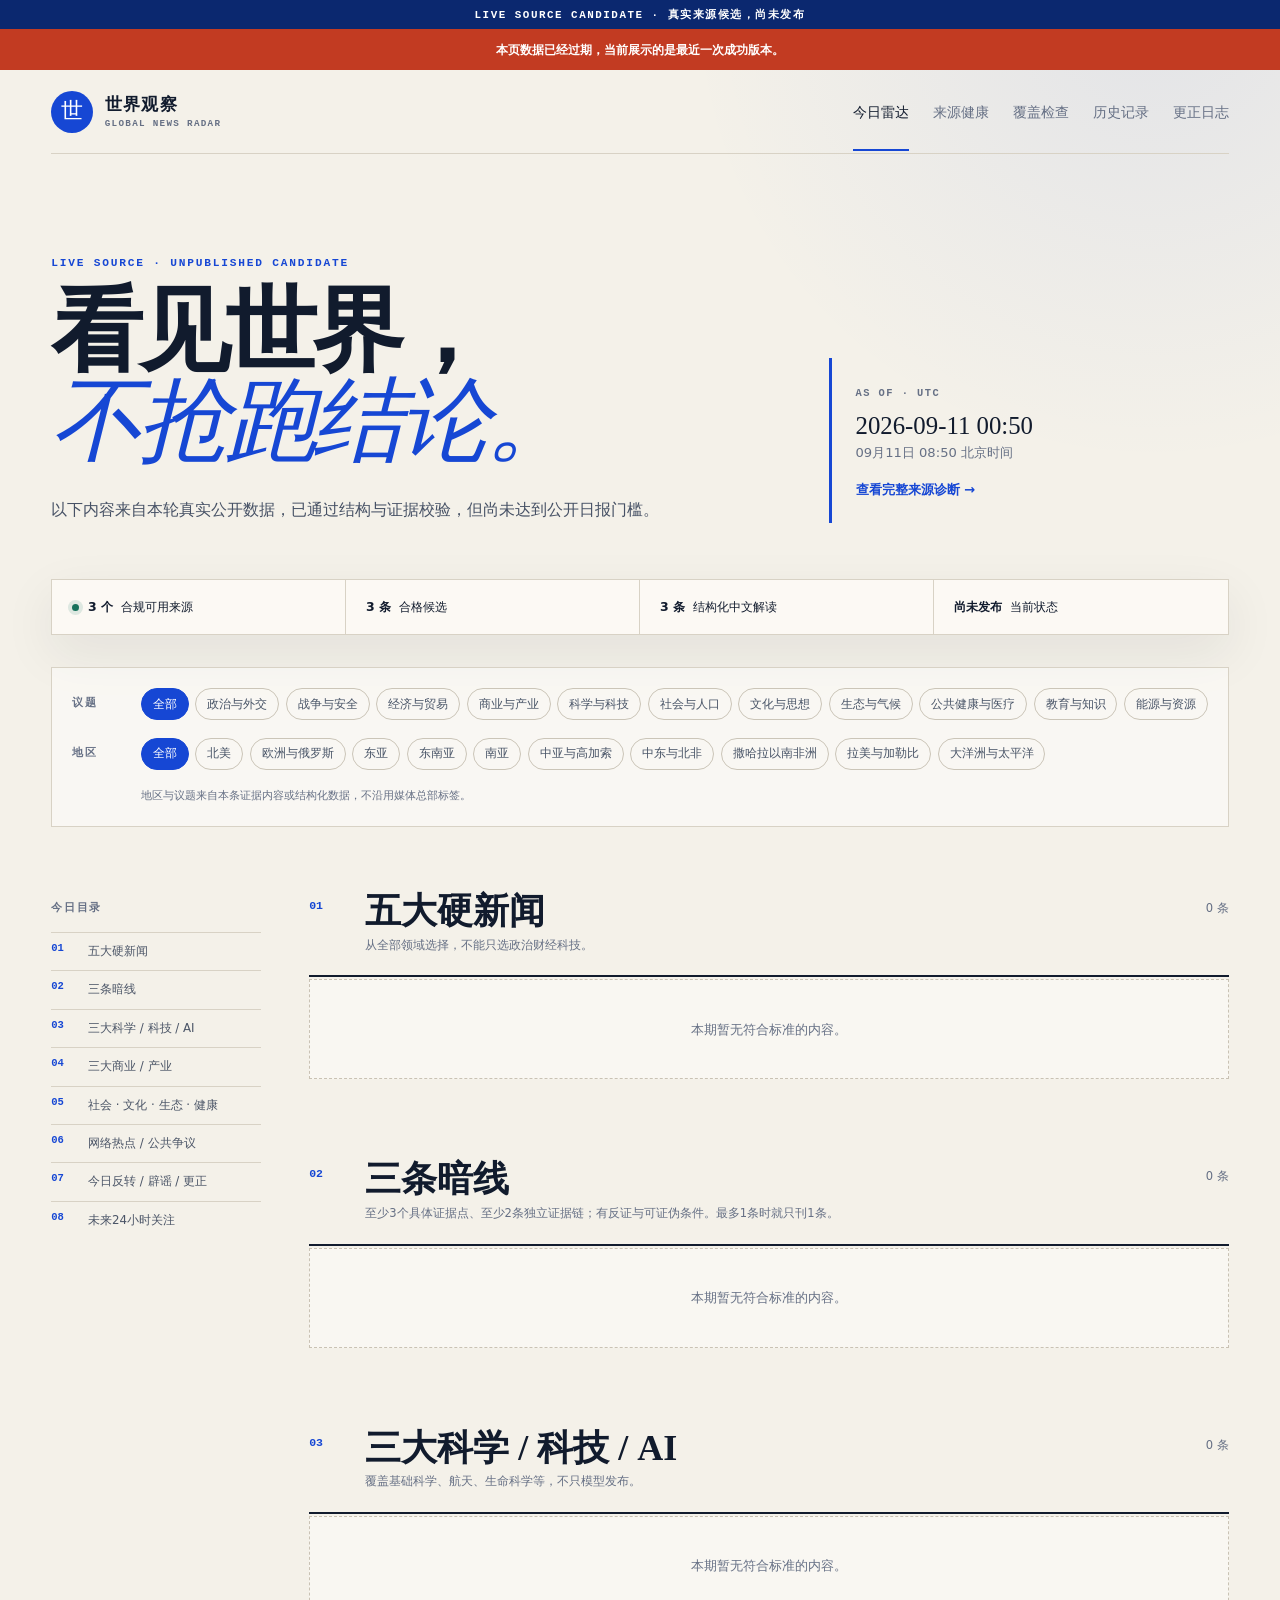
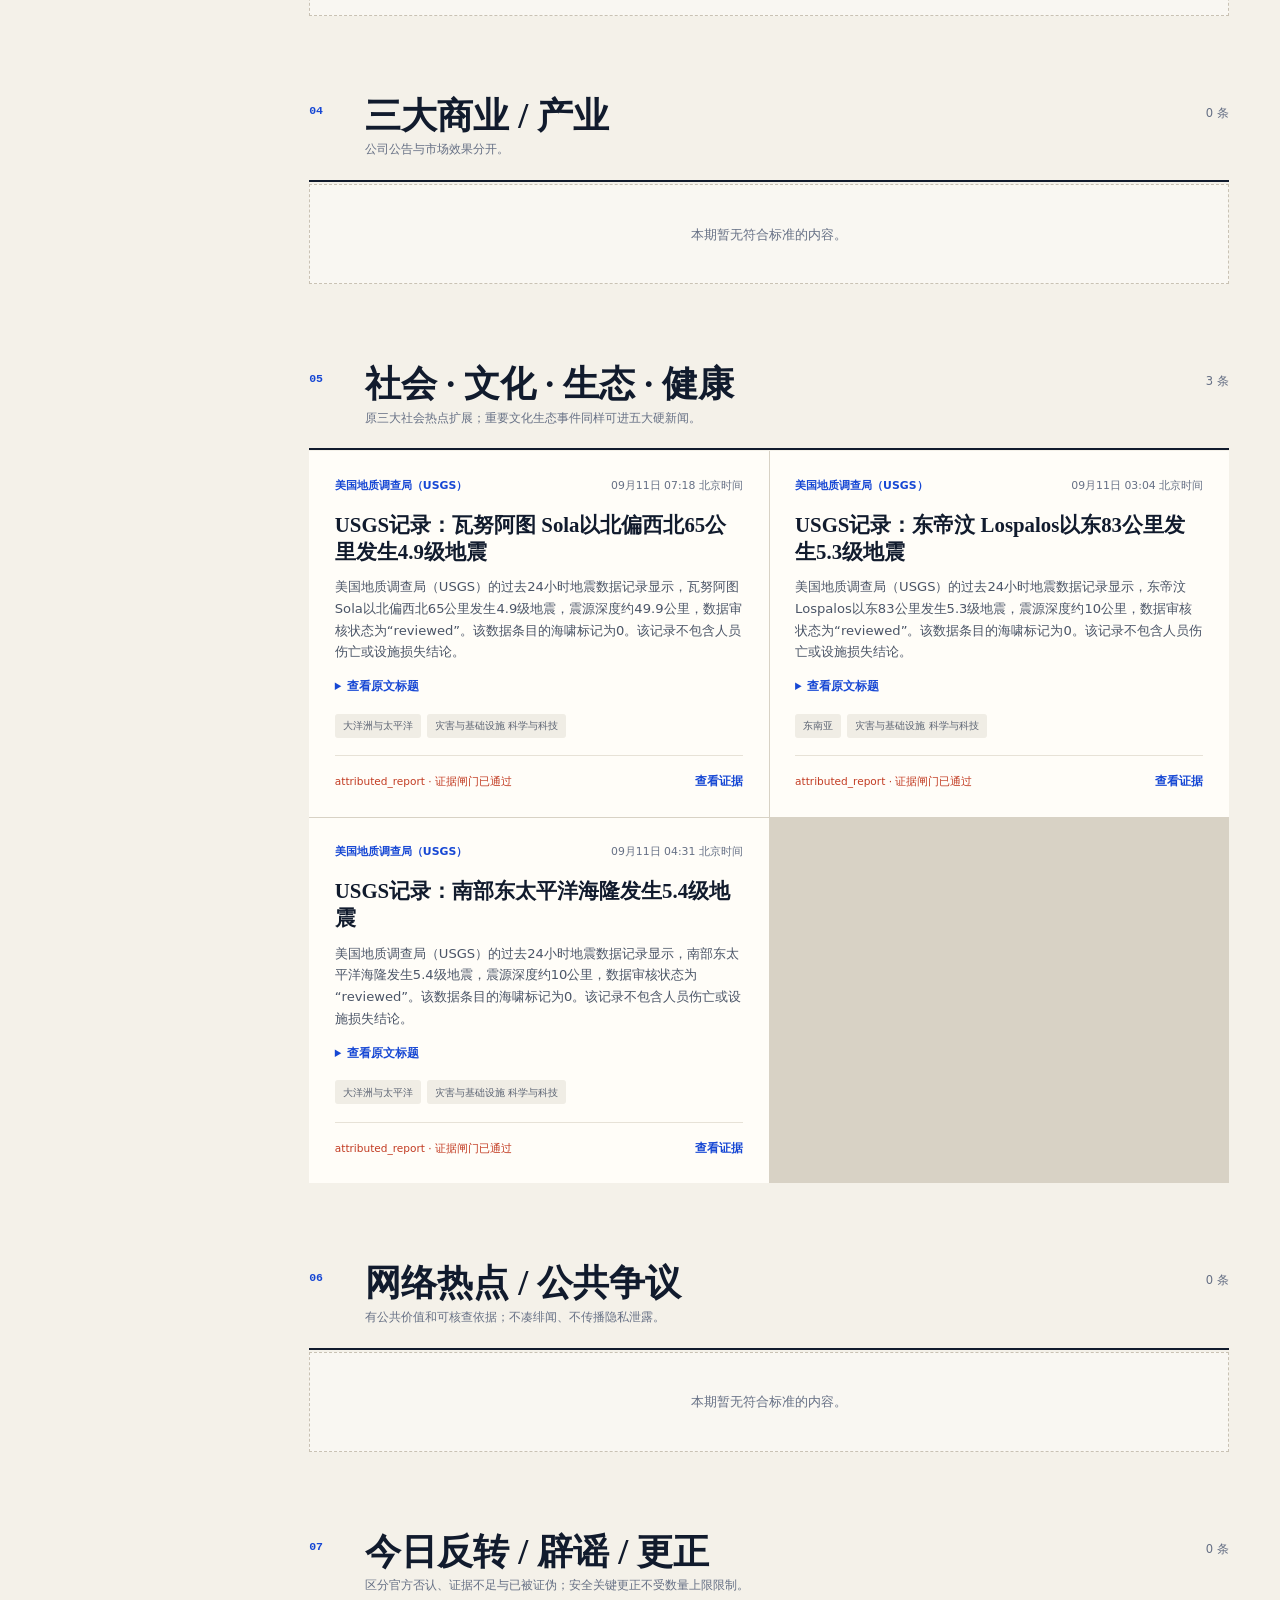
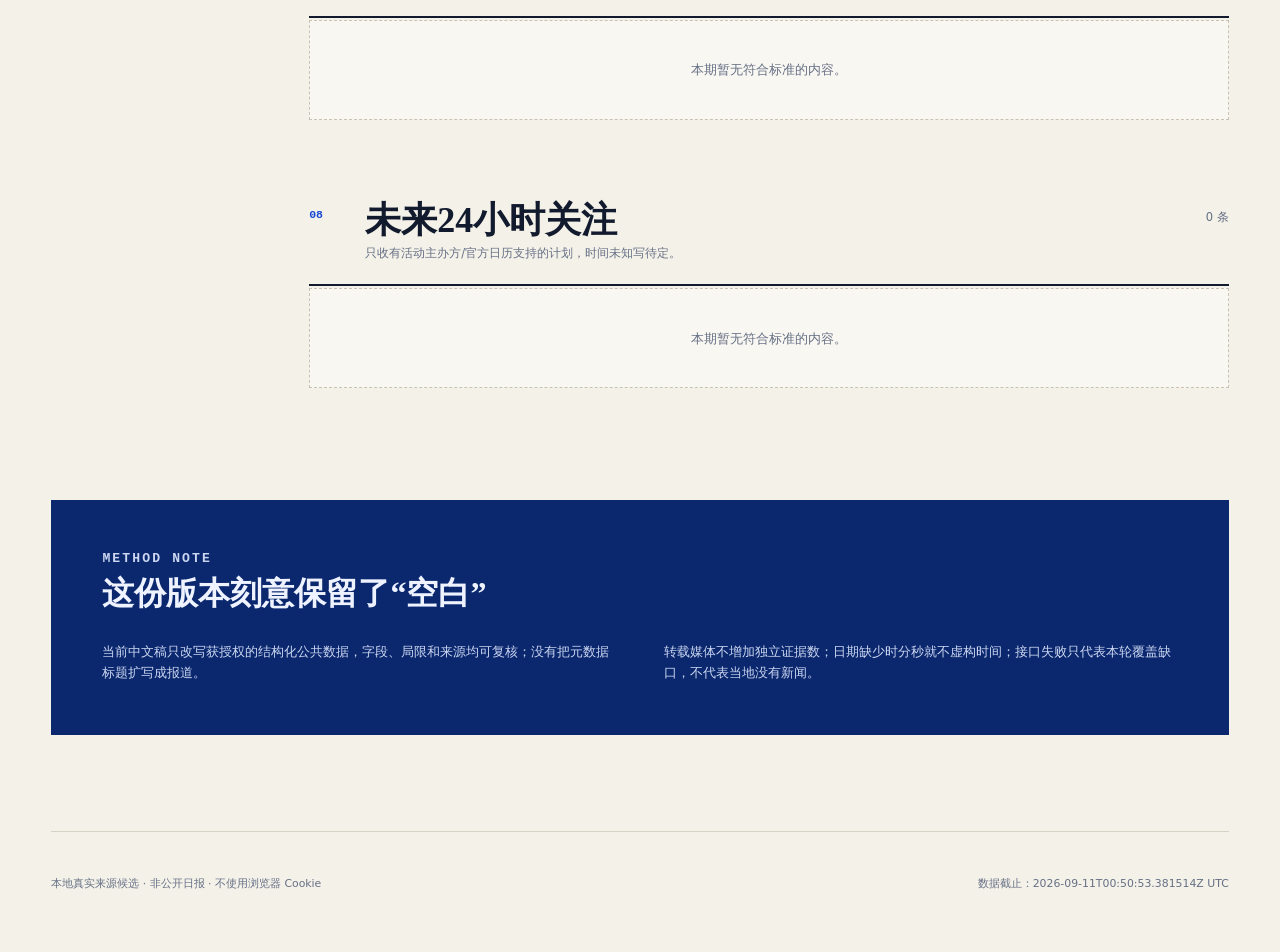
==== commit b5e6f34c: "fix structured output schema and production gate" ====
--- a/site/index.html
+++ b/site/index.html
@@ -4,7 +4,7 @@
 <title>今日雷达 · 世界观察</title><link rel="stylesheet" href="assets/styles.css"></head>
 <body><div class="preview-banner">LIVE SOURCE CANDIDATE · 真实来源候选，尚未发布</div><div id="stale-warning" class="stale-warning" hidden>本页数据已经过期，当前展示的是最近一次成功版本。</div>
 <header class="site-header"><a class="brand" href="index.html"><span class="brand-mark">世</span><span><strong>世界观察</strong><small>GLOBAL NEWS RADAR</small></span></a><nav><a class="is-active" href="index.html">今日雷达</a><a class="" href="source-health.html">来源健康</a><a class="" href="coverage.html">覆盖检查</a><a class="" href="history.html">历史记录</a><a class="" href="corrections.html">更正日志</a></nav></header>
-<main><section class="page-hero"><div><p class="eyebrow">LIVE SOURCE · UNPUBLISHED CANDIDATE</p><h1>看见世界，<br><em>不抢跑结论。</em></h1><p class="hero-copy">以下内容来自本轮真实公开数据，已通过结构与证据校验，但尚未达到公开日报门槛。</p></div><div class="hero-status"><span>AS OF · UTC</span><strong>2026-09-11 00:31</strong><p>09月11日 08:31 北京时间</p><a href="source-health.html">查看完整来源诊断 →</a></div></section>
+<main><section class="page-hero"><div><p class="eyebrow">LIVE SOURCE · UNPUBLISHED CANDIDATE</p><h1>看见世界，<br><em>不抢跑结论。</em></h1><p class="hero-copy">以下内容来自本轮真实公开数据，已通过结构与证据校验，但尚未达到公开日报门槛。</p></div><div class="hero-status"><span>AS OF · UTC</span><strong>2026-09-11 00:50</strong><p>09月11日 08:50 北京时间</p><a href="source-health.html">查看完整来源诊断 →</a></div></section>
     <section class="status-ribbon"><div><span class="pulse"></span><strong>3 个</strong> 合规可用来源</div><div><strong>3 条</strong> 合格候选</div><div><strong>3 条</strong> 结构化中文解读</div><div><strong>尚未发布</strong> 当前状态</div></section>
     <section class="filter-panel"><button class="filter-toggle" type="button" aria-expanded="true" aria-controls="filter-body">收起 / 展开筛选</button><div class="filter-body" id="filter-body"><div><span class="filter-label">议题</span><div class="chip-row" data-topic-filters><button type="button" class="filter-chip is-active" data-filter-topic="all">全部</button><button type="button" class="filter-chip" data-filter-topic="politics">政治与外交</button><button type="button" class="filter-chip" data-filter-topic="war">战争与安全</button><button type="button" class="filter-chip" data-filter-topic="economy">经济与贸易</button><button type="button" class="filter-chip" data-filter-topic="business">商业与产业</button><button type="button" class="filter-chip" data-filter-topic="science">科学与科技</button><button type="button" class="filter-chip" data-filter-topic="society">社会与人口</button><button type="button" class="filter-chip" data-filter-topic="culture">文化与思想</button><button type="button" class="filter-chip" data-filter-topic="climate">生态与气候</button><button type="button" class="filter-chip" data-filter-topic="health">公共健康与医疗</button><button type="button" class="filter-chip" data-filter-topic="education">教育与知识</button><button type="button" class="filter-chip" data-filter-topic="energy">能源与资源</button><button type="button" class="filter-chip" data-filter-topic="food">农业与粮食</button><button type="button" class="filter-chip" data-filter-topic="disasters">灾害与基础设施</button><button type="button" class="filter-chip" data-filter-topic="sport">体育与国际公共生活</button><button type="button" class="filter-chip" data-filter-topic="law">法律与权利</button></div></div><div><span class="filter-label">地区</span><div class="chip-row" data-region-filters><button type="button" class="filter-chip is-active" data-filter-region="all">全部</button><button type="button" class="filter-chip" data-filter-region="north_america">北美</button><button type="button" class="filter-chip" data-filter-region="europe_russia">欧洲与俄罗斯</button><button type="button" class="filter-chip" data-filter-region="east_asia">东亚</button><button type="button" class="filter-chip" data-filter-region="southeast_asia">东南亚</button><button type="button" class="filter-chip" data-filter-region="south_asia">南亚</button><button type="button" class="filter-chip" data-filter-region="central_asia_caucasus">中亚与高加索</button><button type="button" class="filter-chip" data-filter-region="mena">中东与北非</button><button type="button" class="filter-chip" data-filter-region="sub_saharan_africa">撒哈拉以南非洲</button><button type="button" class="filter-chip" data-filter-region="latin_america_caribbean">拉美与加勒比</button><button type="button" class="filter-chip" data-filter-region="oceania_pacific">大洋洲与太平洋</button></div></div><p class="filter-note">地区与议题来自本条证据内容或结构化数据，不沿用媒体总部标签。</p></div></section>
     <div class="digest-layout"><aside class="section-index"><span>今日目录</span><a href="#section-headlines"><b>01</b>五大硬新闻</a><a href="#section-under_currents"><b>02</b>三条暗线</a><a href="#section-science_technology"><b>03</b>三大科学 / 科技 / AI</a><a href="#section-business"><b>04</b>三大商业 / 产业</a><a href="#section-society_world"><b>05</b>社会 · 文化 · 生态 · 健康</a><a href="#section-controversies"><b>06</b>网络热点 / 公共争议</a><a href="#section-corrections"><b>07</b>今日反转 / 辟谣 / 更正</a><a href="#section-next24h"><b>08</b>未来24小时关注</a></aside><div class="digest-content">
@@ -74,5 +74,5 @@
           <div class="card-footer"><span class="status-dot">attributed_report · 证据闸门已通过</span><button class="evidence-button" type="button" data-open-evidence="evt_6dc61e83855c31e7">查看证据</button></div>
         </article></template></div></div>
     <section class="methodology"><p class="eyebrow">METHOD NOTE</p><h2>这份版本刻意保留了“空白”</h2><div><p>当前中文稿只改写获授权的结构化公共数据，字段、局限和来源均可复核；没有把元数据标题扩写成报道。</p><p>转载媒体不增加独立证据数；日期缺少时分秒就不虚构时间；接口失败只代表本轮覆盖缺口，不代表当地没有新闻。</p></div></section>
-    <dialog id="evidence-dialog"><button class="dialog-close" type="button" aria-label="关闭">×</button><div id="evidence-content"></div></dialog></main><footer><p>本地真实来源候选 · 非公开日报 · 不使用浏览器 Cookie</p><p>数据截止：2026-09-11T00:31:49.248626Z UTC</p></footer>
-<script>window.NEWS_AS_OF="2026-09-11T00:31:49.248626Z";window.NEWS_STALE_HOURS=30;</script><script src="assets/app.js" defer></script></body></html>
+    <dialog id="evidence-dialog"><button class="dialog-close" type="button" aria-label="关闭">×</button><div id="evidence-content"></div></dialog></main><footer><p>本地真实来源候选 · 非公开日报 · 不使用浏览器 Cookie</p><p>数据截止：2026-09-11T00:50:53.381514Z UTC</p></footer>
+<script>window.NEWS_AS_OF="2026-09-11T00:50:53.381514Z";window.NEWS_STALE_HOURS=30;</script><script src="assets/app.js" defer></script></body></html>
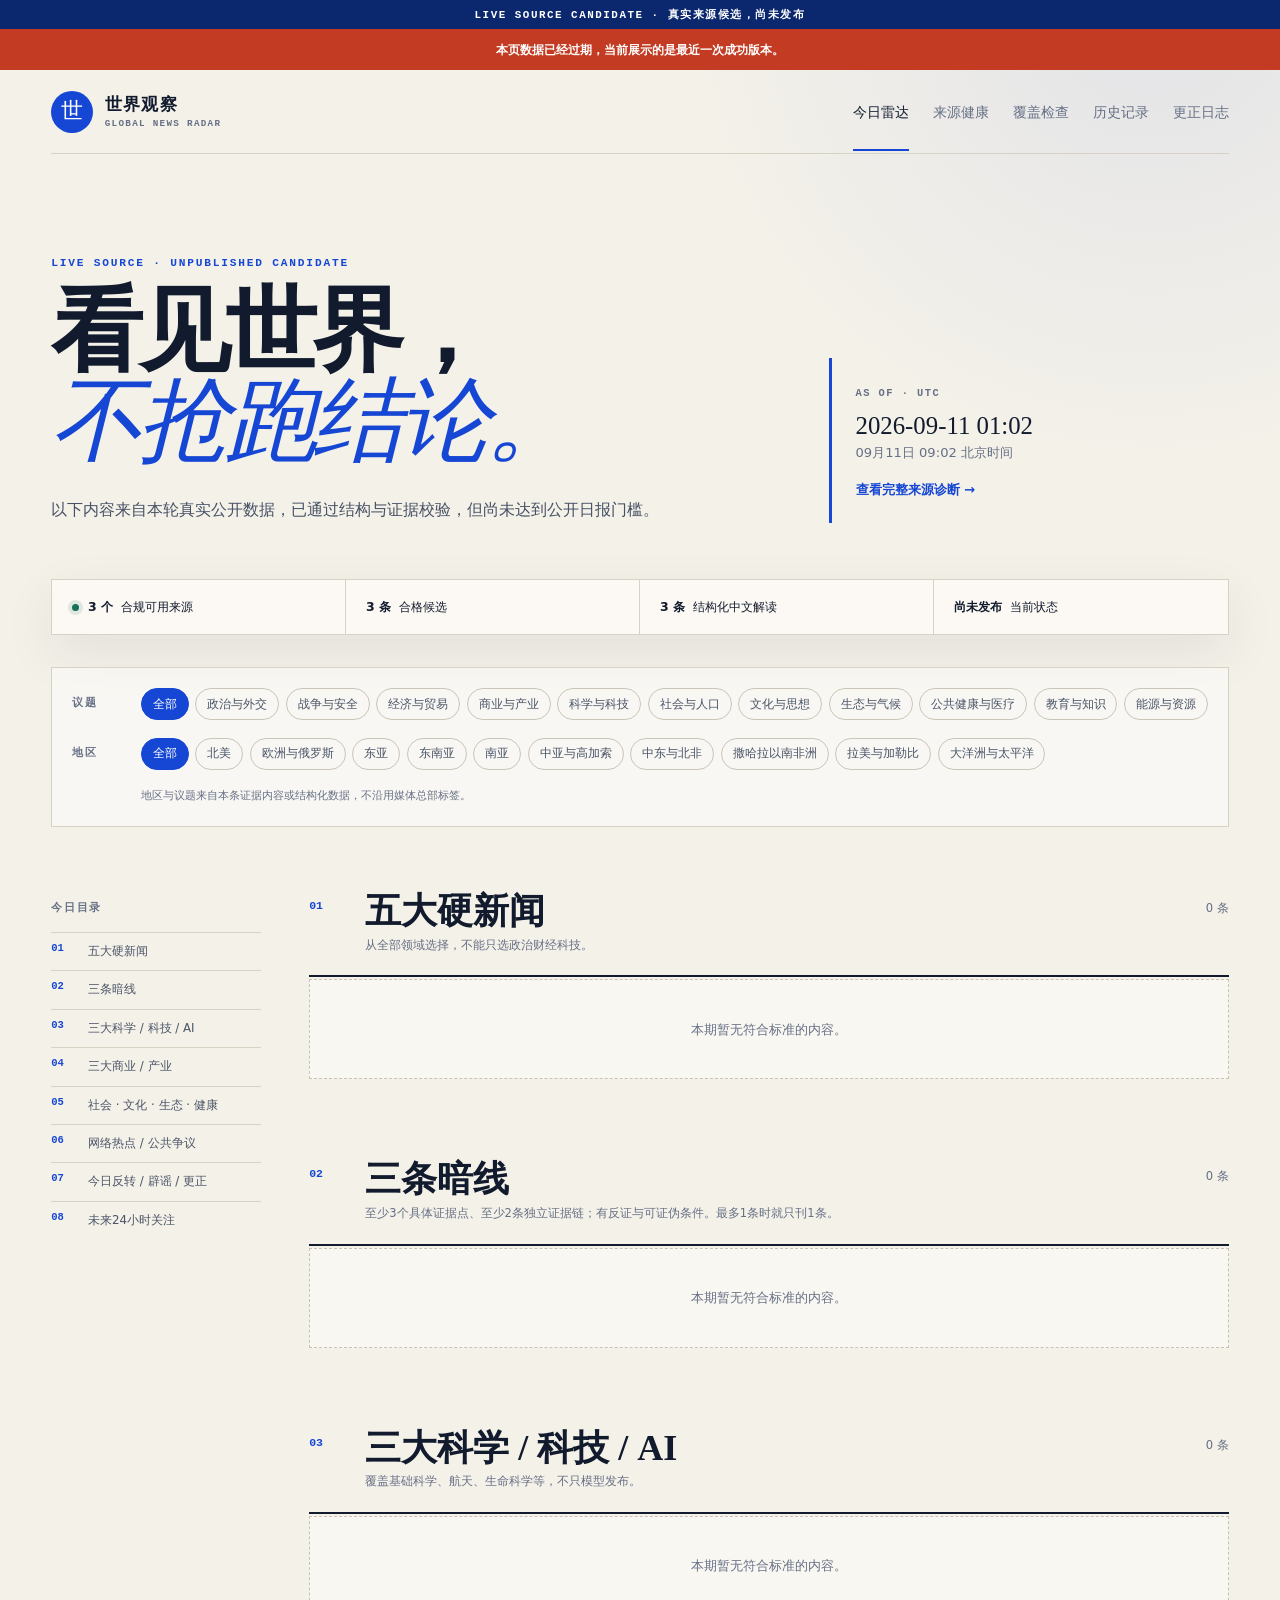
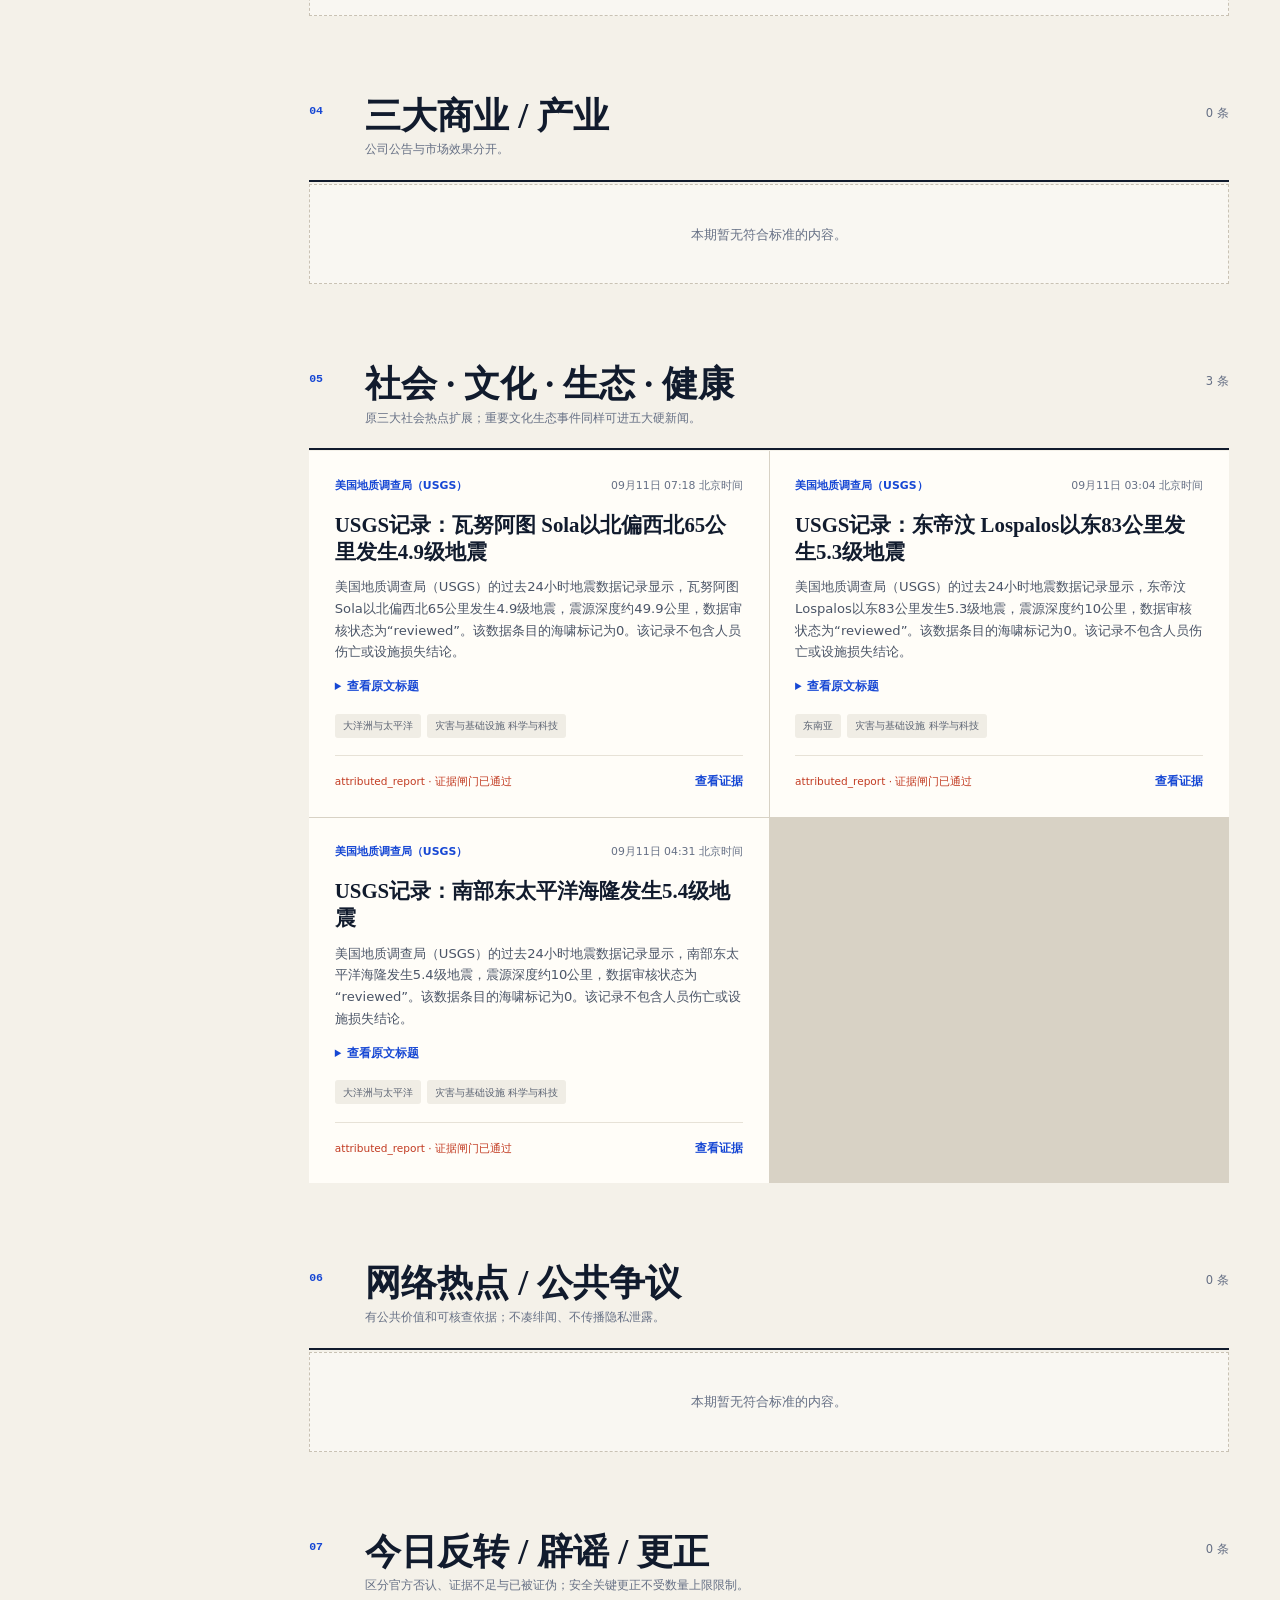
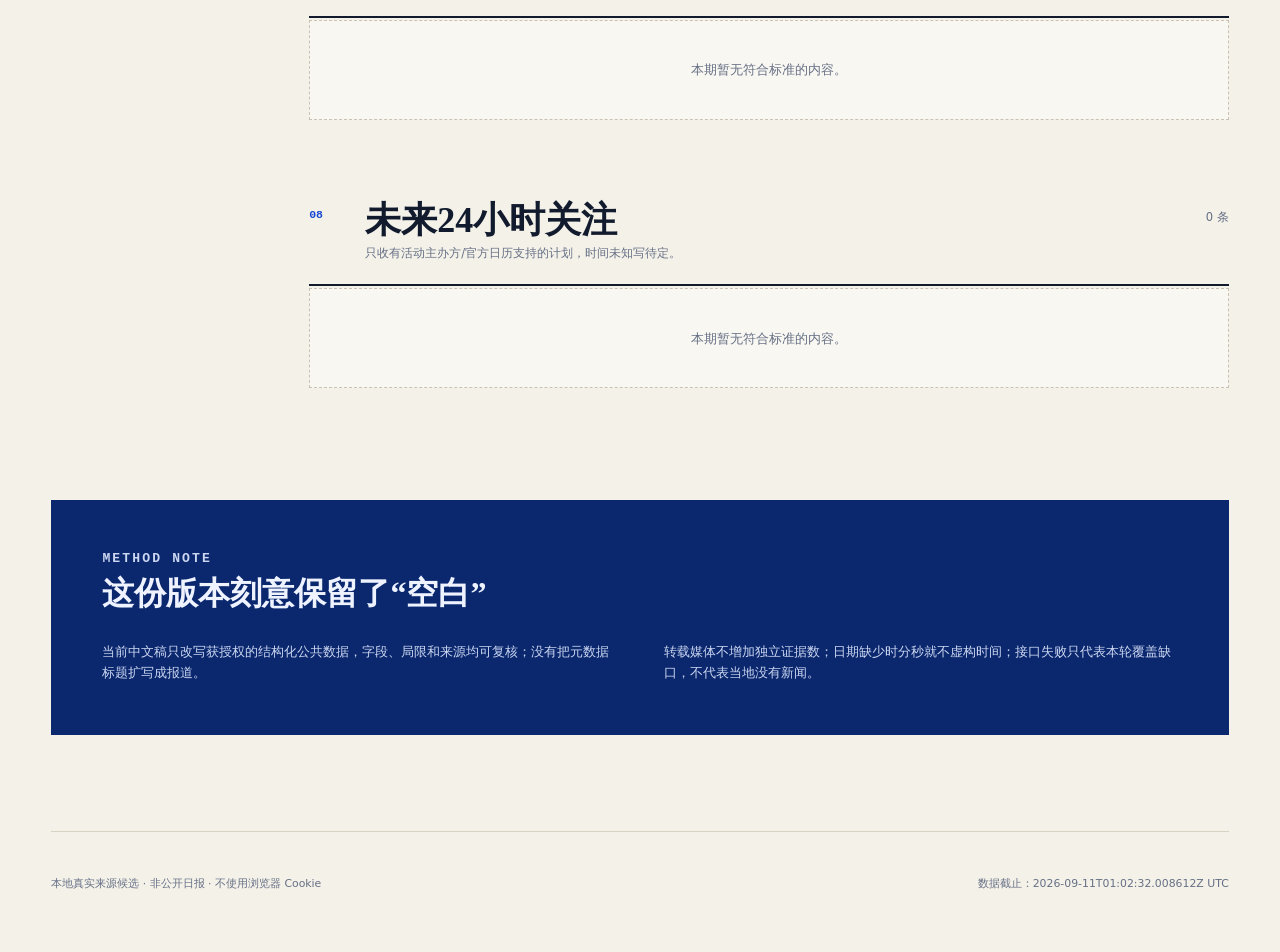
==== commit 743c6f15: "strengthen evidence-bound AI analysis" ====
--- a/site/index.html
+++ b/site/index.html
@@ -4,7 +4,7 @@
 <title>今日雷达 · 世界观察</title><link rel="stylesheet" href="assets/styles.css"></head>
 <body><div class="preview-banner">LIVE SOURCE CANDIDATE · 真实来源候选，尚未发布</div><div id="stale-warning" class="stale-warning" hidden>本页数据已经过期，当前展示的是最近一次成功版本。</div>
 <header class="site-header"><a class="brand" href="index.html"><span class="brand-mark">世</span><span><strong>世界观察</strong><small>GLOBAL NEWS RADAR</small></span></a><nav><a class="is-active" href="index.html">今日雷达</a><a class="" href="source-health.html">来源健康</a><a class="" href="coverage.html">覆盖检查</a><a class="" href="history.html">历史记录</a><a class="" href="corrections.html">更正日志</a></nav></header>
-<main><section class="page-hero"><div><p class="eyebrow">LIVE SOURCE · UNPUBLISHED CANDIDATE</p><h1>看见世界，<br><em>不抢跑结论。</em></h1><p class="hero-copy">以下内容来自本轮真实公开数据，已通过结构与证据校验，但尚未达到公开日报门槛。</p></div><div class="hero-status"><span>AS OF · UTC</span><strong>2026-09-11 00:50</strong><p>09月11日 08:50 北京时间</p><a href="source-health.html">查看完整来源诊断 →</a></div></section>
+<main><section class="page-hero"><div><p class="eyebrow">LIVE SOURCE · UNPUBLISHED CANDIDATE</p><h1>看见世界，<br><em>不抢跑结论。</em></h1><p class="hero-copy">以下内容来自本轮真实公开数据，已通过结构与证据校验，但尚未达到公开日报门槛。</p></div><div class="hero-status"><span>AS OF · UTC</span><strong>2026-09-11 01:02</strong><p>09月11日 09:02 北京时间</p><a href="source-health.html">查看完整来源诊断 →</a></div></section>
     <section class="status-ribbon"><div><span class="pulse"></span><strong>3 个</strong> 合规可用来源</div><div><strong>3 条</strong> 合格候选</div><div><strong>3 条</strong> 结构化中文解读</div><div><strong>尚未发布</strong> 当前状态</div></section>
     <section class="filter-panel"><button class="filter-toggle" type="button" aria-expanded="true" aria-controls="filter-body">收起 / 展开筛选</button><div class="filter-body" id="filter-body"><div><span class="filter-label">议题</span><div class="chip-row" data-topic-filters><button type="button" class="filter-chip is-active" data-filter-topic="all">全部</button><button type="button" class="filter-chip" data-filter-topic="politics">政治与外交</button><button type="button" class="filter-chip" data-filter-topic="war">战争与安全</button><button type="button" class="filter-chip" data-filter-topic="economy">经济与贸易</button><button type="button" class="filter-chip" data-filter-topic="business">商业与产业</button><button type="button" class="filter-chip" data-filter-topic="science">科学与科技</button><button type="button" class="filter-chip" data-filter-topic="society">社会与人口</button><button type="button" class="filter-chip" data-filter-topic="culture">文化与思想</button><button type="button" class="filter-chip" data-filter-topic="climate">生态与气候</button><button type="button" class="filter-chip" data-filter-topic="health">公共健康与医疗</button><button type="button" class="filter-chip" data-filter-topic="education">教育与知识</button><button type="button" class="filter-chip" data-filter-topic="energy">能源与资源</button><button type="button" class="filter-chip" data-filter-topic="food">农业与粮食</button><button type="button" class="filter-chip" data-filter-topic="disasters">灾害与基础设施</button><button type="button" class="filter-chip" data-filter-topic="sport">体育与国际公共生活</button><button type="button" class="filter-chip" data-filter-topic="law">法律与权利</button></div></div><div><span class="filter-label">地区</span><div class="chip-row" data-region-filters><button type="button" class="filter-chip is-active" data-filter-region="all">全部</button><button type="button" class="filter-chip" data-filter-region="north_america">北美</button><button type="button" class="filter-chip" data-filter-region="europe_russia">欧洲与俄罗斯</button><button type="button" class="filter-chip" data-filter-region="east_asia">东亚</button><button type="button" class="filter-chip" data-filter-region="southeast_asia">东南亚</button><button type="button" class="filter-chip" data-filter-region="south_asia">南亚</button><button type="button" class="filter-chip" data-filter-region="central_asia_caucasus">中亚与高加索</button><button type="button" class="filter-chip" data-filter-region="mena">中东与北非</button><button type="button" class="filter-chip" data-filter-region="sub_saharan_africa">撒哈拉以南非洲</button><button type="button" class="filter-chip" data-filter-region="latin_america_caribbean">拉美与加勒比</button><button type="button" class="filter-chip" data-filter-region="oceania_pacific">大洋洲与太平洋</button></div></div><p class="filter-note">地区与议题来自本条证据内容或结构化数据，不沿用媒体总部标签。</p></div></section>
     <div class="digest-layout"><aside class="section-index"><span>今日目录</span><a href="#section-headlines"><b>01</b>五大硬新闻</a><a href="#section-under_currents"><b>02</b>三条暗线</a><a href="#section-science_technology"><b>03</b>三大科学 / 科技 / AI</a><a href="#section-business"><b>04</b>三大商业 / 产业</a><a href="#section-society_world"><b>05</b>社会 · 文化 · 生态 · 健康</a><a href="#section-controversies"><b>06</b>网络热点 / 公共争议</a><a href="#section-corrections"><b>07</b>今日反转 / 辟谣 / 更正</a><a href="#section-next24h"><b>08</b>未来24小时关注</a></aside><div class="digest-content">
@@ -74,5 +74,5 @@
           <div class="card-footer"><span class="status-dot">attributed_report · 证据闸门已通过</span><button class="evidence-button" type="button" data-open-evidence="evt_6dc61e83855c31e7">查看证据</button></div>
         </article></template></div></div>
     <section class="methodology"><p class="eyebrow">METHOD NOTE</p><h2>这份版本刻意保留了“空白”</h2><div><p>当前中文稿只改写获授权的结构化公共数据，字段、局限和来源均可复核；没有把元数据标题扩写成报道。</p><p>转载媒体不增加独立证据数；日期缺少时分秒就不虚构时间；接口失败只代表本轮覆盖缺口，不代表当地没有新闻。</p></div></section>
-    <dialog id="evidence-dialog"><button class="dialog-close" type="button" aria-label="关闭">×</button><div id="evidence-content"></div></dialog></main><footer><p>本地真实来源候选 · 非公开日报 · 不使用浏览器 Cookie</p><p>数据截止：2026-09-11T00:50:53.381514Z UTC</p></footer>
-<script>window.NEWS_AS_OF="2026-09-11T00:50:53.381514Z";window.NEWS_STALE_HOURS=30;</script><script src="assets/app.js" defer></script></body></html>
+    <dialog id="evidence-dialog"><button class="dialog-close" type="button" aria-label="关闭">×</button><div id="evidence-content"></div></dialog></main><footer><p>本地真实来源候选 · 非公开日报 · 不使用浏览器 Cookie</p><p>数据截止：2026-09-11T01:02:32.008612Z UTC</p></footer>
+<script>window.NEWS_AS_OF="2026-09-11T01:02:32.008612Z";window.NEWS_STALE_HOURS=30;</script><script src="assets/app.js" defer></script></body></html>
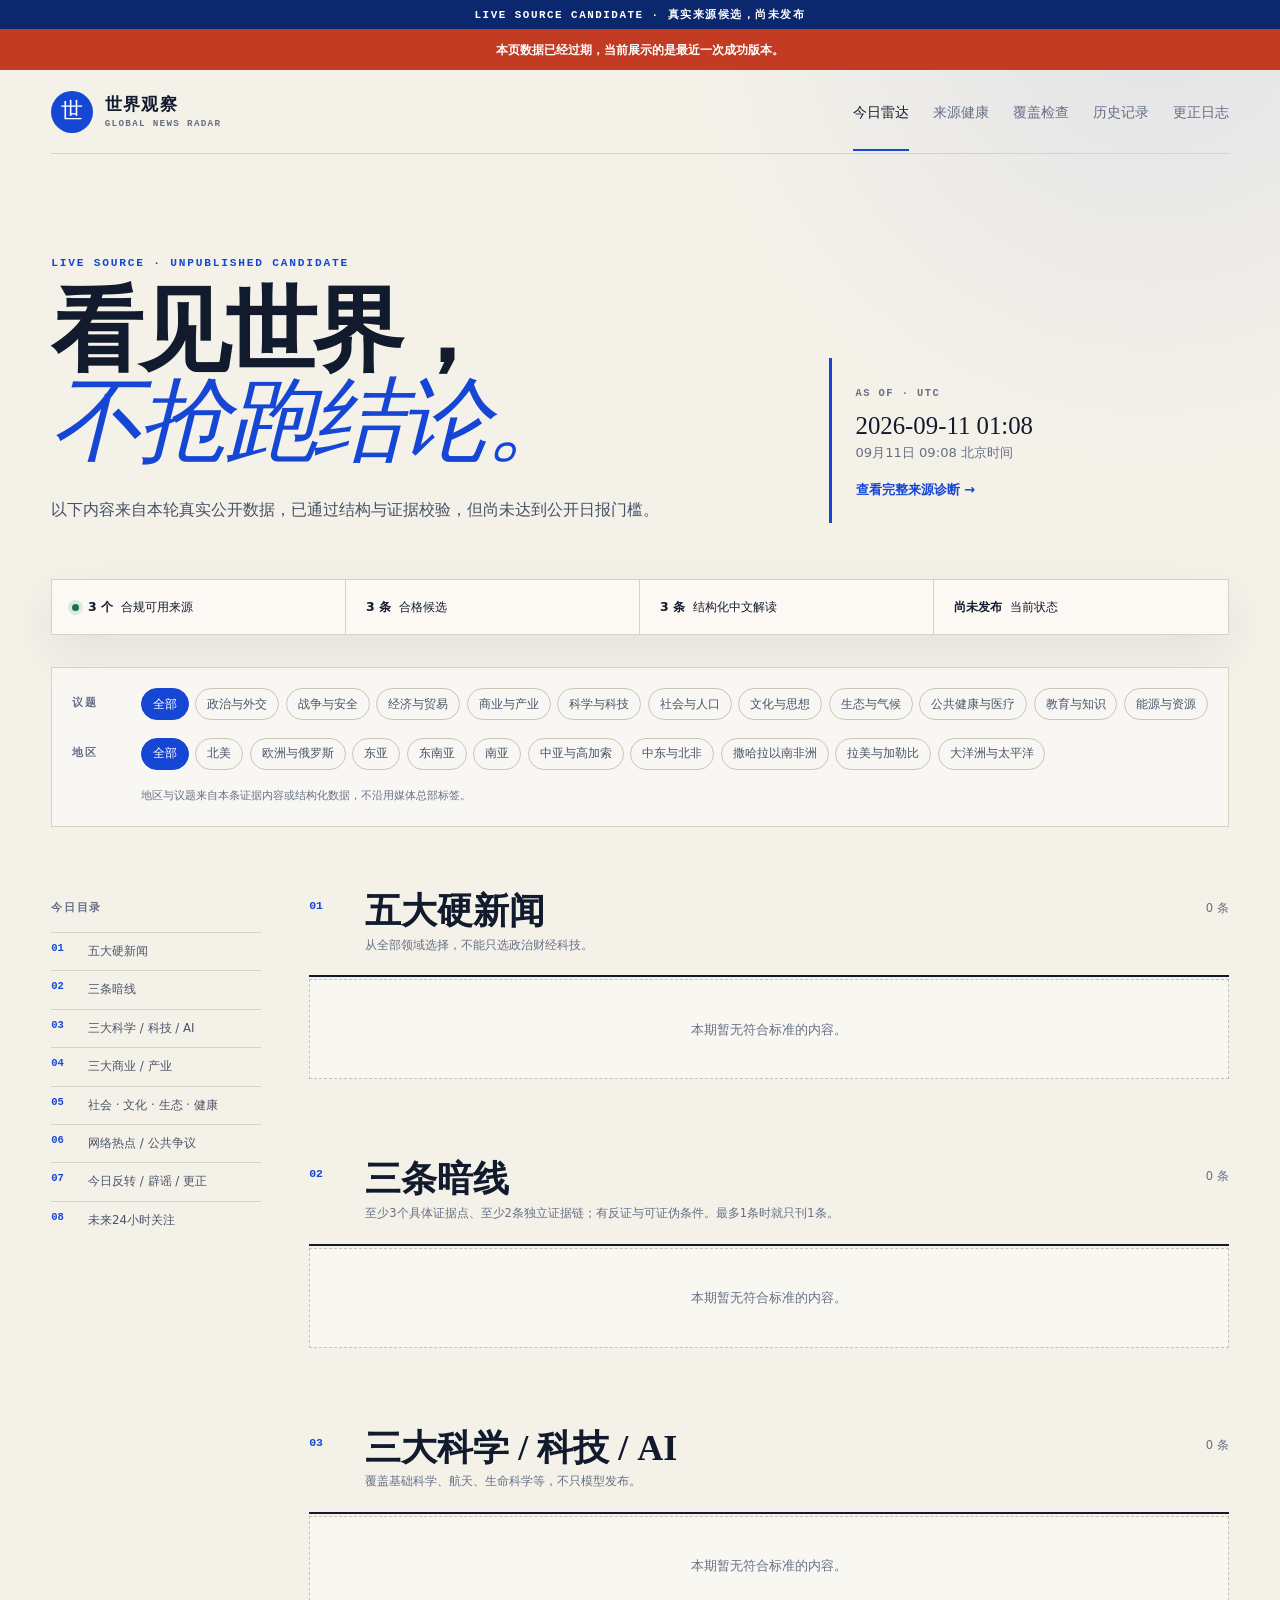
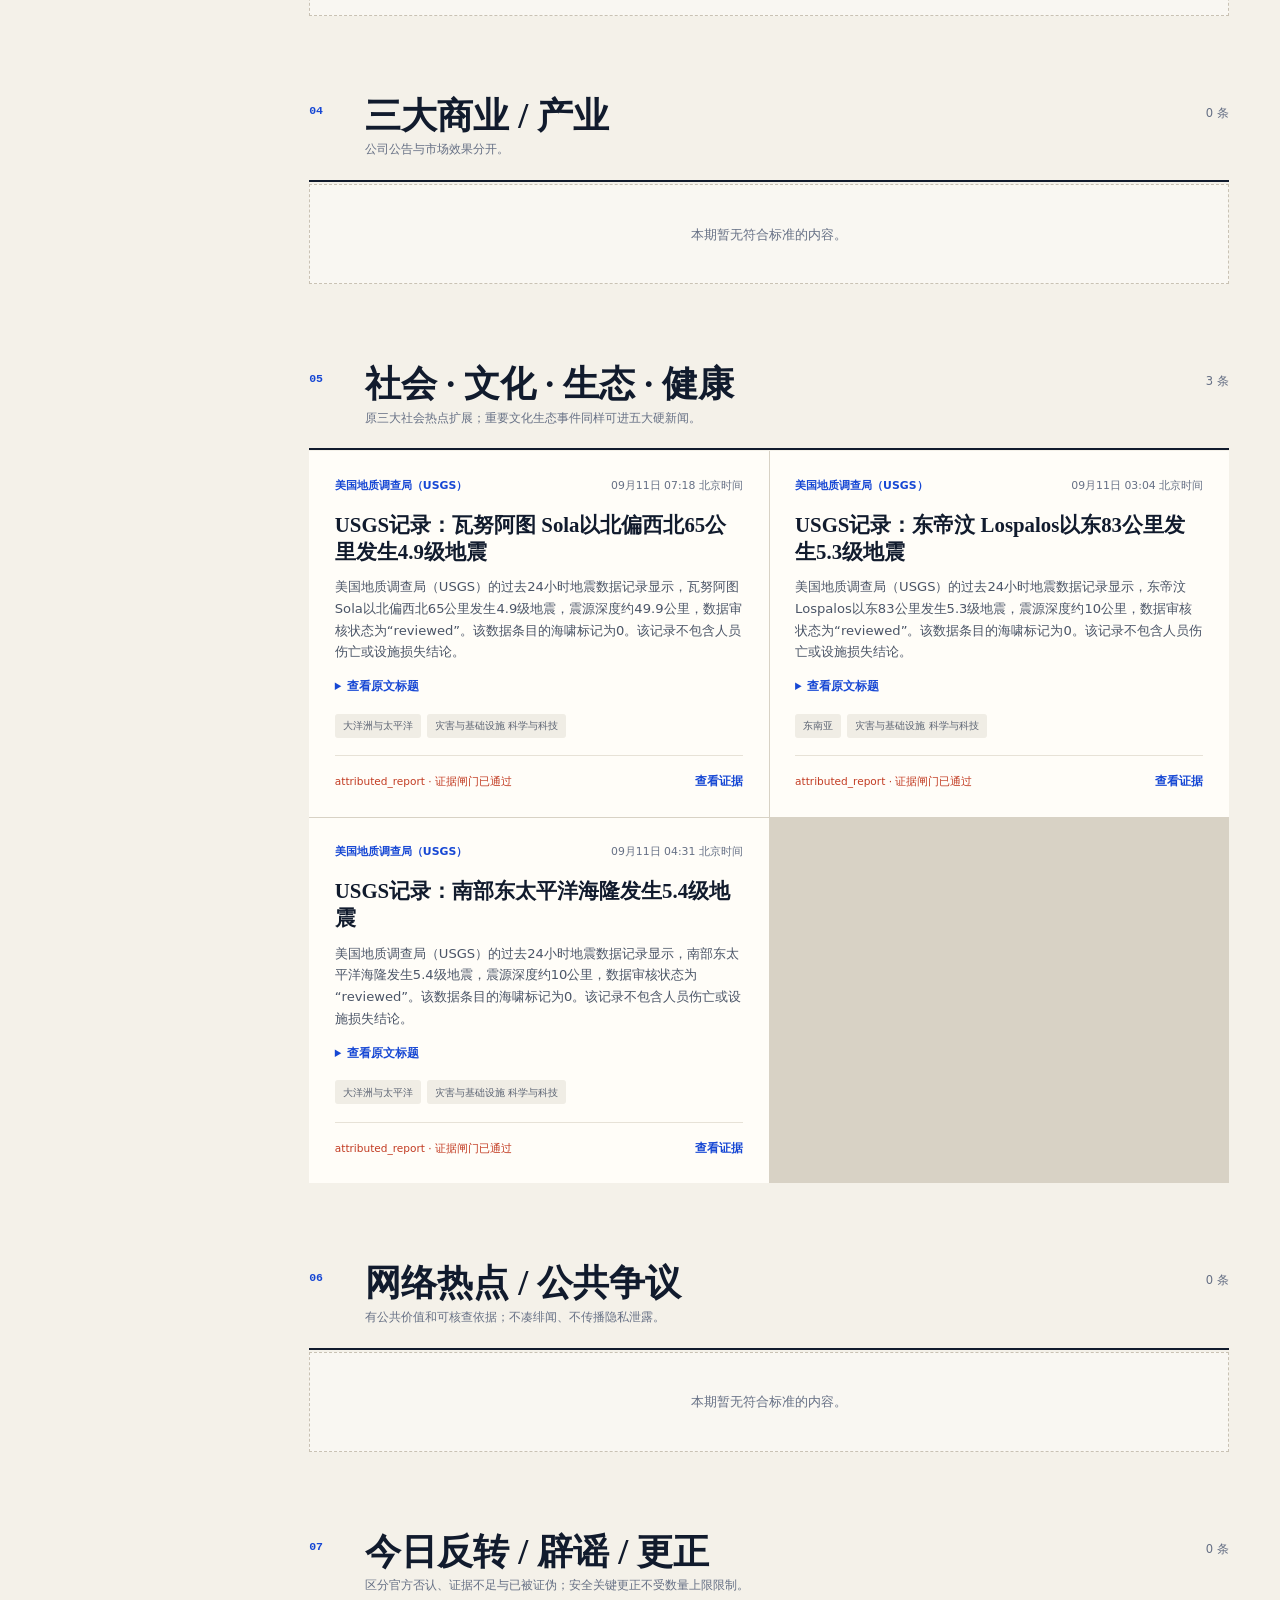
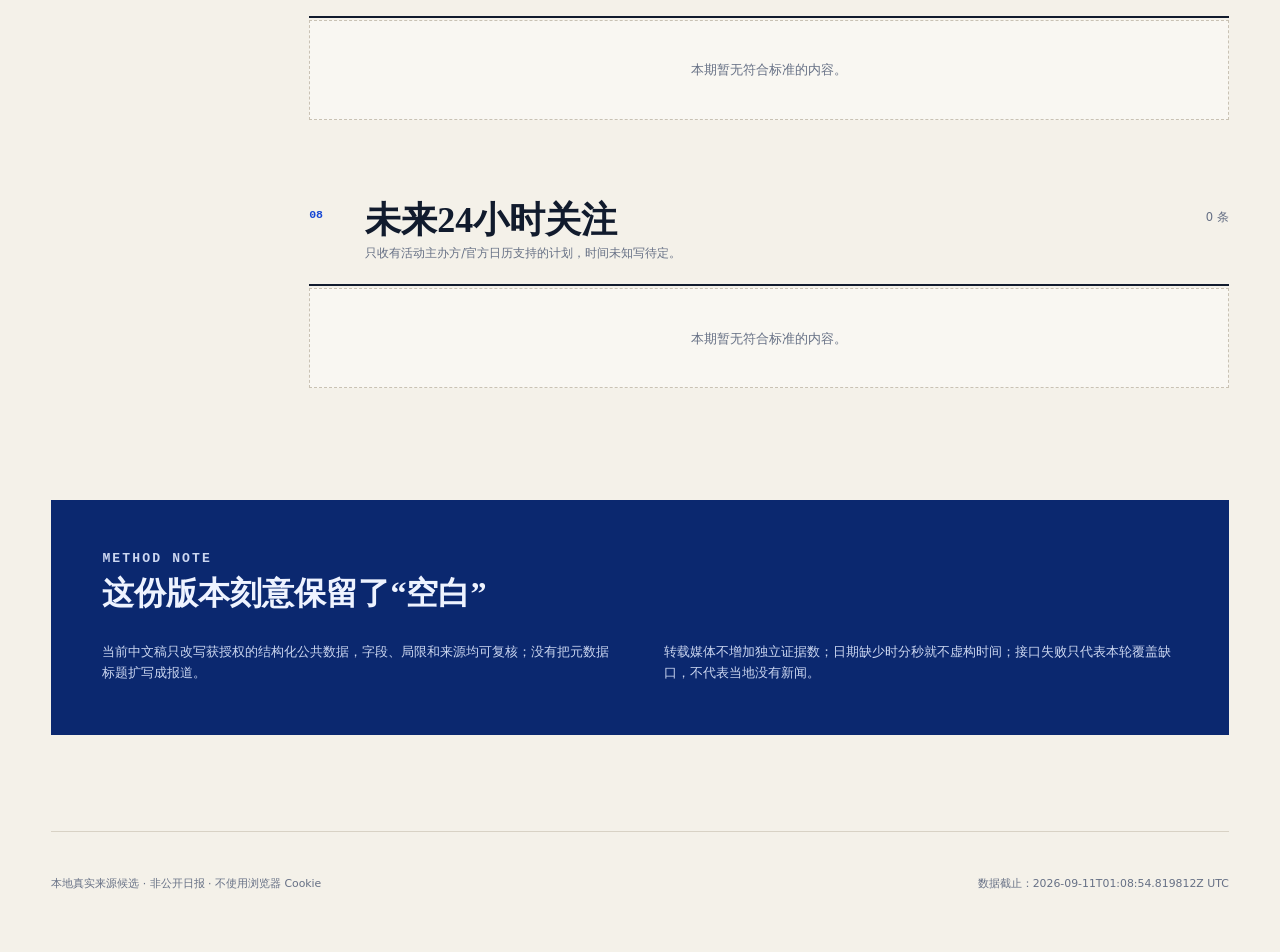
==== commit cf6debfb: "validate model geography before publishing" ====
--- a/site/index.html
+++ b/site/index.html
@@ -4,7 +4,7 @@
 <title>今日雷达 · 世界观察</title><link rel="stylesheet" href="assets/styles.css"></head>
 <body><div class="preview-banner">LIVE SOURCE CANDIDATE · 真实来源候选，尚未发布</div><div id="stale-warning" class="stale-warning" hidden>本页数据已经过期，当前展示的是最近一次成功版本。</div>
 <header class="site-header"><a class="brand" href="index.html"><span class="brand-mark">世</span><span><strong>世界观察</strong><small>GLOBAL NEWS RADAR</small></span></a><nav><a class="is-active" href="index.html">今日雷达</a><a class="" href="source-health.html">来源健康</a><a class="" href="coverage.html">覆盖检查</a><a class="" href="history.html">历史记录</a><a class="" href="corrections.html">更正日志</a></nav></header>
-<main><section class="page-hero"><div><p class="eyebrow">LIVE SOURCE · UNPUBLISHED CANDIDATE</p><h1>看见世界，<br><em>不抢跑结论。</em></h1><p class="hero-copy">以下内容来自本轮真实公开数据，已通过结构与证据校验，但尚未达到公开日报门槛。</p></div><div class="hero-status"><span>AS OF · UTC</span><strong>2026-09-11 01:02</strong><p>09月11日 09:02 北京时间</p><a href="source-health.html">查看完整来源诊断 →</a></div></section>
+<main><section class="page-hero"><div><p class="eyebrow">LIVE SOURCE · UNPUBLISHED CANDIDATE</p><h1>看见世界，<br><em>不抢跑结论。</em></h1><p class="hero-copy">以下内容来自本轮真实公开数据，已通过结构与证据校验，但尚未达到公开日报门槛。</p></div><div class="hero-status"><span>AS OF · UTC</span><strong>2026-09-11 01:08</strong><p>09月11日 09:08 北京时间</p><a href="source-health.html">查看完整来源诊断 →</a></div></section>
     <section class="status-ribbon"><div><span class="pulse"></span><strong>3 个</strong> 合规可用来源</div><div><strong>3 条</strong> 合格候选</div><div><strong>3 条</strong> 结构化中文解读</div><div><strong>尚未发布</strong> 当前状态</div></section>
     <section class="filter-panel"><button class="filter-toggle" type="button" aria-expanded="true" aria-controls="filter-body">收起 / 展开筛选</button><div class="filter-body" id="filter-body"><div><span class="filter-label">议题</span><div class="chip-row" data-topic-filters><button type="button" class="filter-chip is-active" data-filter-topic="all">全部</button><button type="button" class="filter-chip" data-filter-topic="politics">政治与外交</button><button type="button" class="filter-chip" data-filter-topic="war">战争与安全</button><button type="button" class="filter-chip" data-filter-topic="economy">经济与贸易</button><button type="button" class="filter-chip" data-filter-topic="business">商业与产业</button><button type="button" class="filter-chip" data-filter-topic="science">科学与科技</button><button type="button" class="filter-chip" data-filter-topic="society">社会与人口</button><button type="button" class="filter-chip" data-filter-topic="culture">文化与思想</button><button type="button" class="filter-chip" data-filter-topic="climate">生态与气候</button><button type="button" class="filter-chip" data-filter-topic="health">公共健康与医疗</button><button type="button" class="filter-chip" data-filter-topic="education">教育与知识</button><button type="button" class="filter-chip" data-filter-topic="energy">能源与资源</button><button type="button" class="filter-chip" data-filter-topic="food">农业与粮食</button><button type="button" class="filter-chip" data-filter-topic="disasters">灾害与基础设施</button><button type="button" class="filter-chip" data-filter-topic="sport">体育与国际公共生活</button><button type="button" class="filter-chip" data-filter-topic="law">法律与权利</button></div></div><div><span class="filter-label">地区</span><div class="chip-row" data-region-filters><button type="button" class="filter-chip is-active" data-filter-region="all">全部</button><button type="button" class="filter-chip" data-filter-region="north_america">北美</button><button type="button" class="filter-chip" data-filter-region="europe_russia">欧洲与俄罗斯</button><button type="button" class="filter-chip" data-filter-region="east_asia">东亚</button><button type="button" class="filter-chip" data-filter-region="southeast_asia">东南亚</button><button type="button" class="filter-chip" data-filter-region="south_asia">南亚</button><button type="button" class="filter-chip" data-filter-region="central_asia_caucasus">中亚与高加索</button><button type="button" class="filter-chip" data-filter-region="mena">中东与北非</button><button type="button" class="filter-chip" data-filter-region="sub_saharan_africa">撒哈拉以南非洲</button><button type="button" class="filter-chip" data-filter-region="latin_america_caribbean">拉美与加勒比</button><button type="button" class="filter-chip" data-filter-region="oceania_pacific">大洋洲与太平洋</button></div></div><p class="filter-note">地区与议题来自本条证据内容或结构化数据，不沿用媒体总部标签。</p></div></section>
     <div class="digest-layout"><aside class="section-index"><span>今日目录</span><a href="#section-headlines"><b>01</b>五大硬新闻</a><a href="#section-under_currents"><b>02</b>三条暗线</a><a href="#section-science_technology"><b>03</b>三大科学 / 科技 / AI</a><a href="#section-business"><b>04</b>三大商业 / 产业</a><a href="#section-society_world"><b>05</b>社会 · 文化 · 生态 · 健康</a><a href="#section-controversies"><b>06</b>网络热点 / 公共争议</a><a href="#section-corrections"><b>07</b>今日反转 / 辟谣 / 更正</a><a href="#section-next24h"><b>08</b>未来24小时关注</a></aside><div class="digest-content">
@@ -74,5 +74,5 @@
           <div class="card-footer"><span class="status-dot">attributed_report · 证据闸门已通过</span><button class="evidence-button" type="button" data-open-evidence="evt_6dc61e83855c31e7">查看证据</button></div>
         </article></template></div></div>
     <section class="methodology"><p class="eyebrow">METHOD NOTE</p><h2>这份版本刻意保留了“空白”</h2><div><p>当前中文稿只改写获授权的结构化公共数据，字段、局限和来源均可复核；没有把元数据标题扩写成报道。</p><p>转载媒体不增加独立证据数；日期缺少时分秒就不虚构时间；接口失败只代表本轮覆盖缺口，不代表当地没有新闻。</p></div></section>
-    <dialog id="evidence-dialog"><button class="dialog-close" type="button" aria-label="关闭">×</button><div id="evidence-content"></div></dialog></main><footer><p>本地真实来源候选 · 非公开日报 · 不使用浏览器 Cookie</p><p>数据截止：2026-09-11T01:02:32.008612Z UTC</p></footer>
-<script>window.NEWS_AS_OF="2026-09-11T01:02:32.008612Z";window.NEWS_STALE_HOURS=30;</script><script src="assets/app.js" defer></script></body></html>
+    <dialog id="evidence-dialog"><button class="dialog-close" type="button" aria-label="关闭">×</button><div id="evidence-content"></div></dialog></main><footer><p>本地真实来源候选 · 非公开日报 · 不使用浏览器 Cookie</p><p>数据截止：2026-09-11T01:08:54.819812Z UTC</p></footer>
+<script>window.NEWS_AS_OF="2026-09-11T01:08:54.819812Z";window.NEWS_STALE_HOURS=30;</script><script src="assets/app.js" defer></script></body></html>
